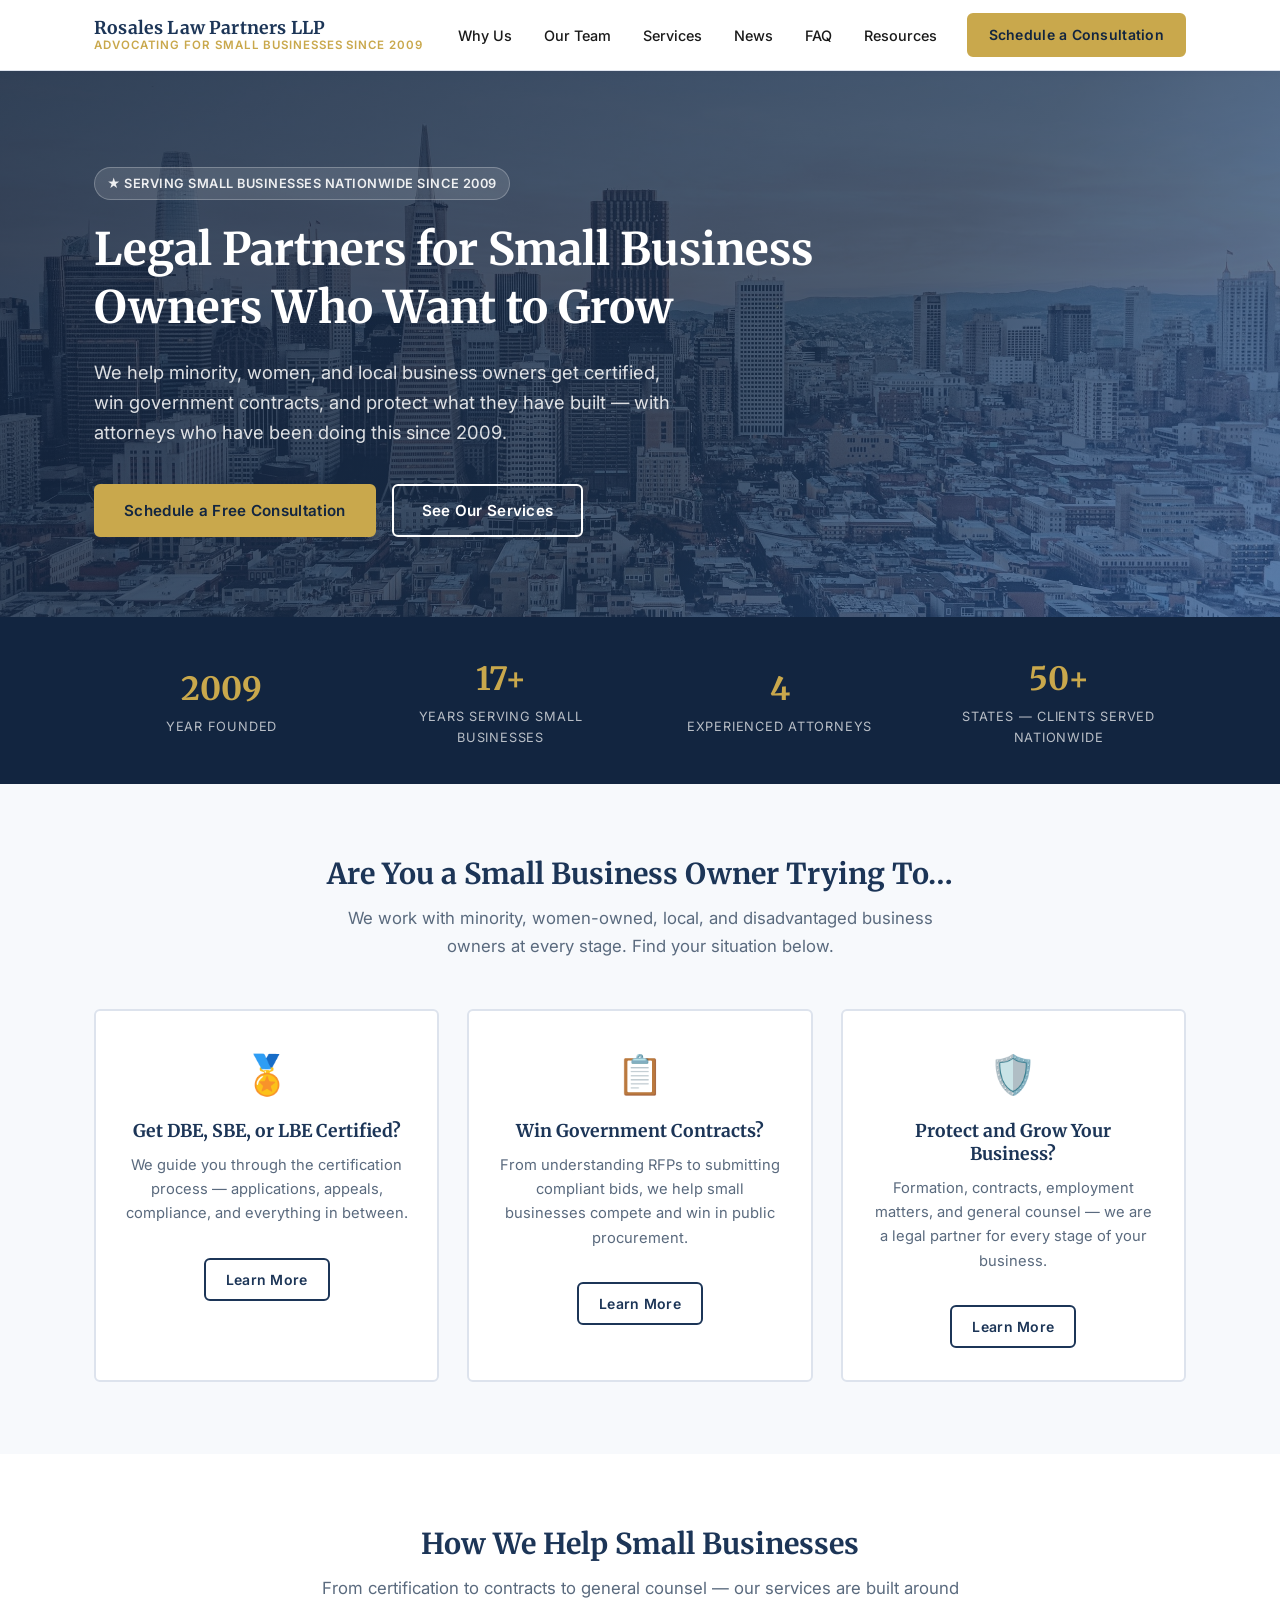
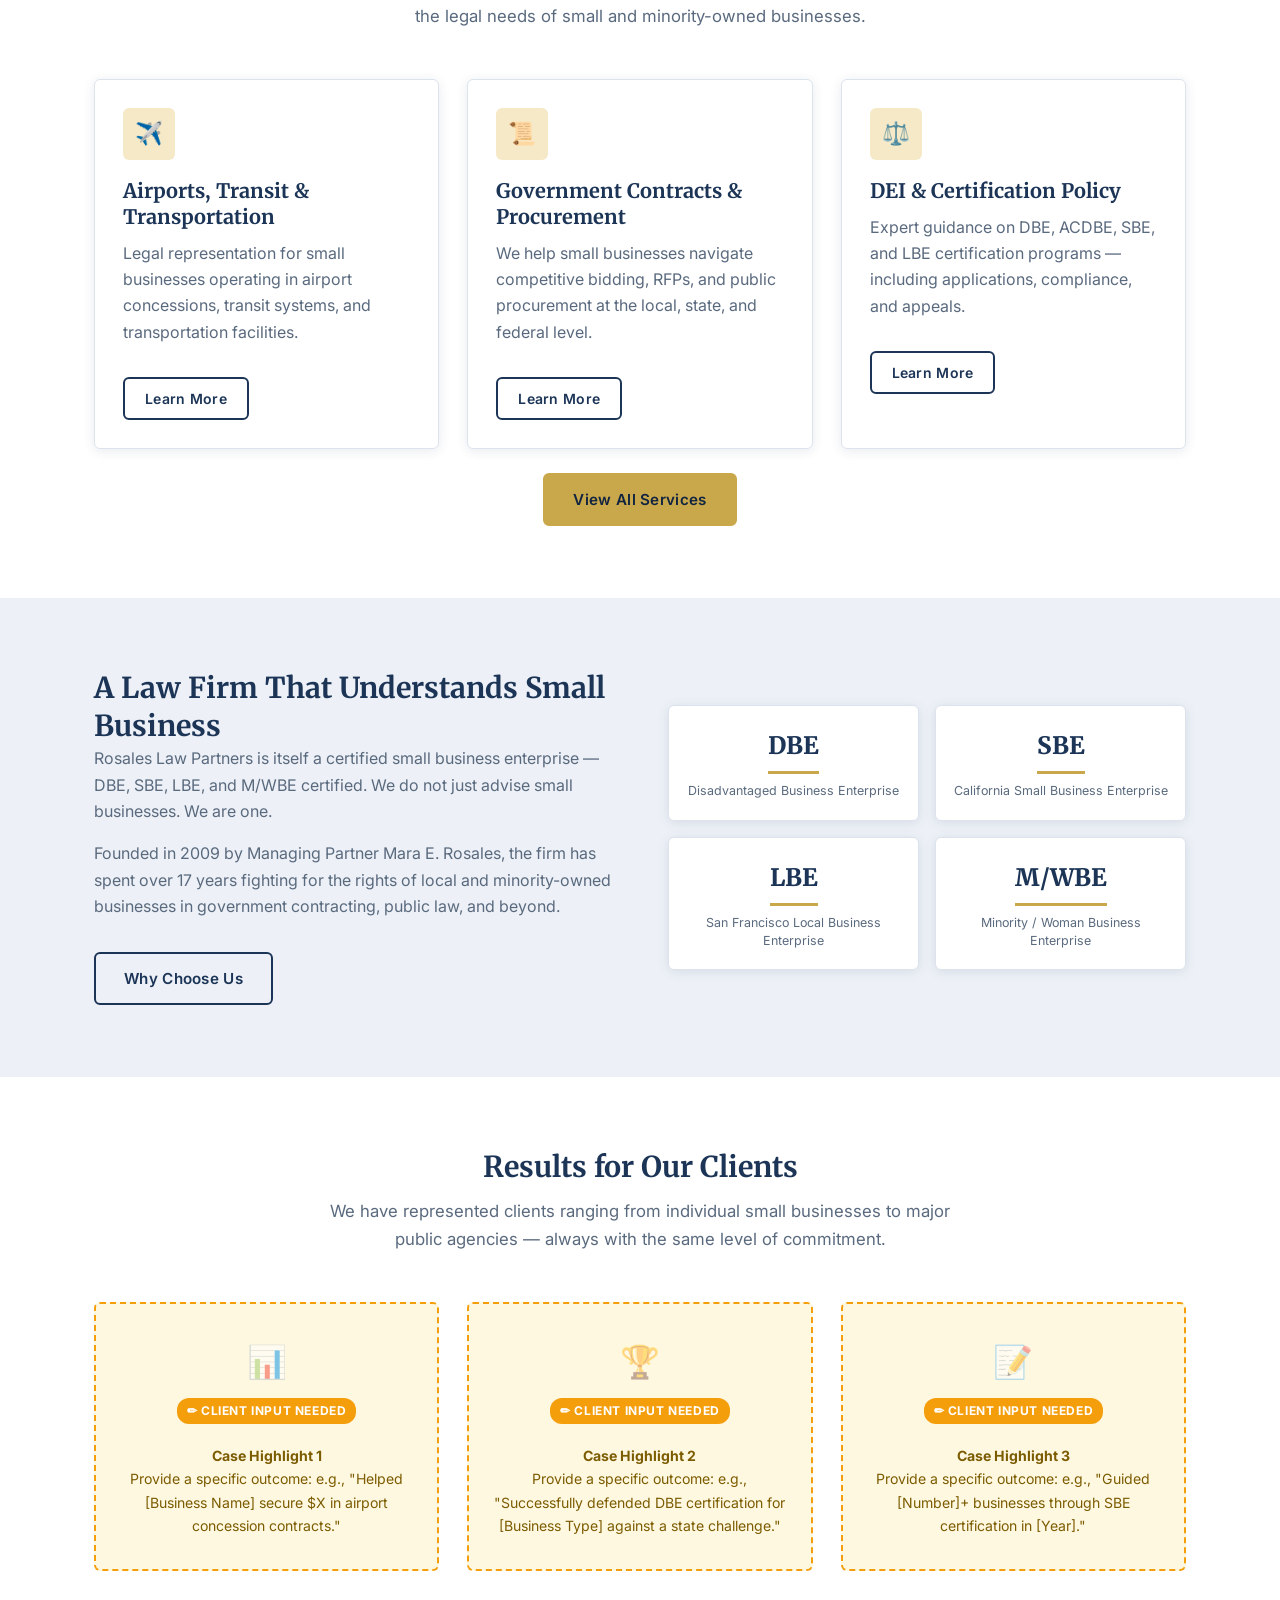
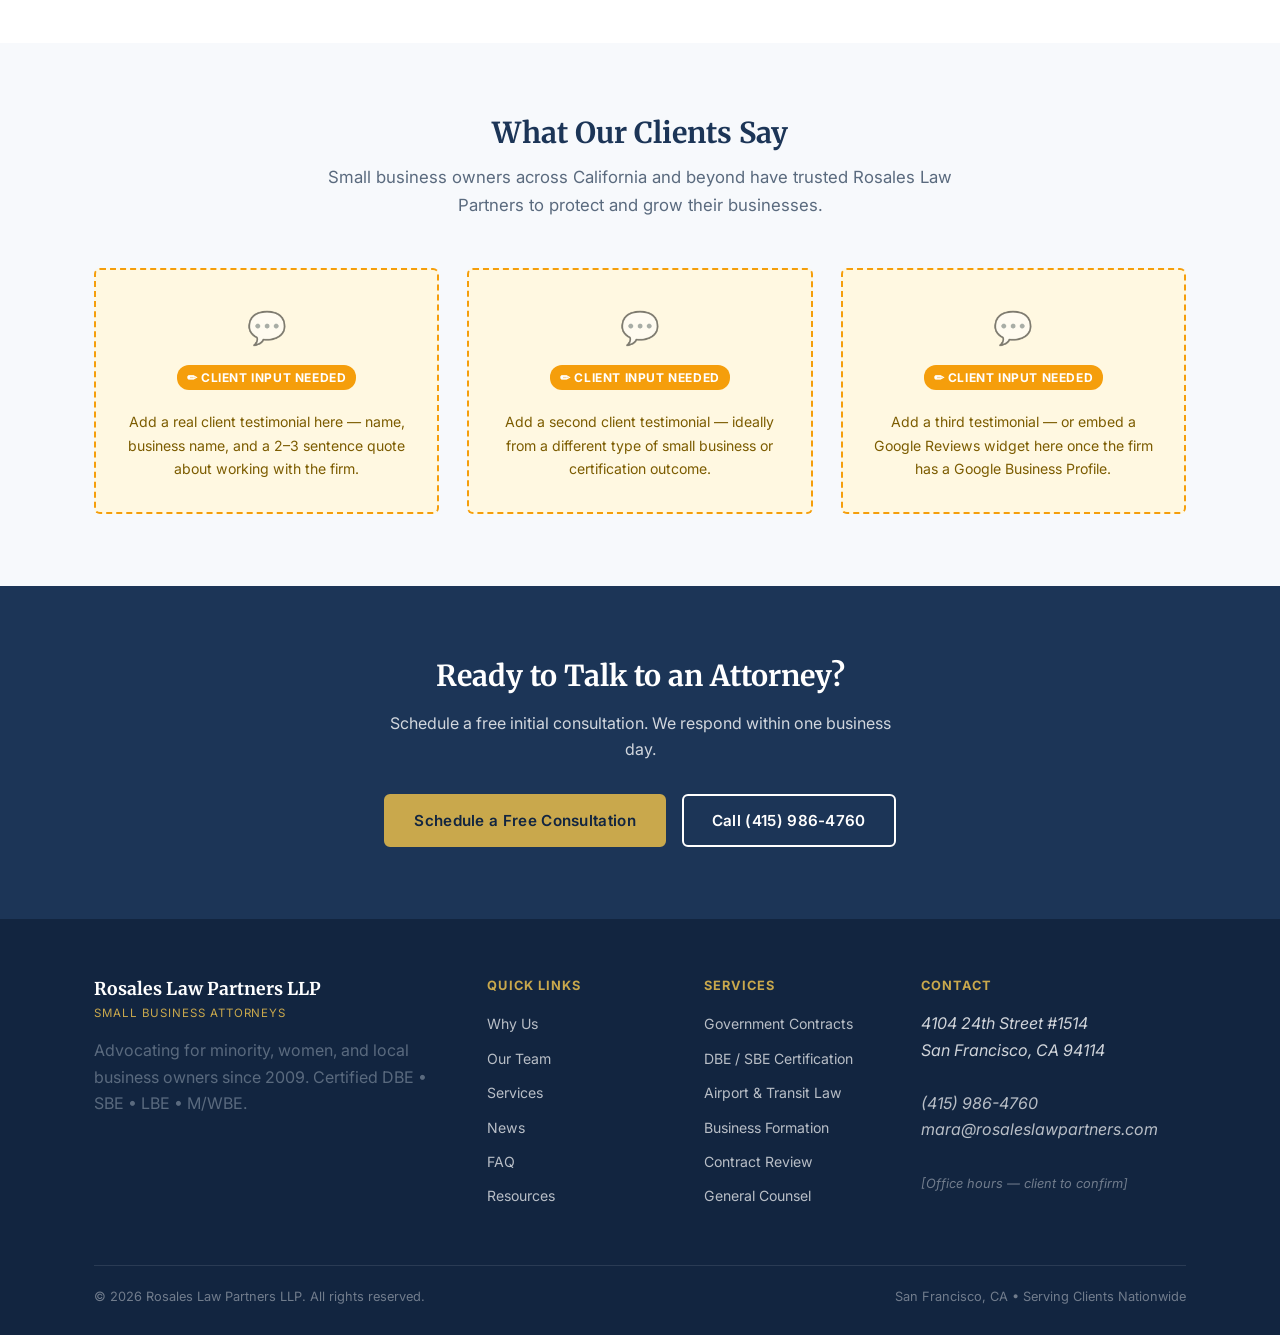
==== index.html @ e08cfe80 "Initial build — Rosales Law Partners website rebuild Full static site with 8 pages, 3 blog articles," ====
<!DOCTYPE html>
<html lang="en">
<head>
  <meta charset="UTF-8">
  <meta name="viewport" content="width=device-width, initial-scale=1.0">
  <title>Rosales Law Partners LLP | Small Business Attorneys | San Francisco</title>
  <meta name="description" content="Rosales Law Partners LLP — San Francisco attorneys helping minority, women, and local small business owners win government contracts, obtain DBE/SBE/LBE certification, and protect their legal rights since 2009.">
  <link rel="preconnect" href="https://fonts.googleapis.com">
  <link href="https://fonts.googleapis.com/css2?family=Inter:wght@400;500;600;700&family=Merriweather:wght@400;700&display=swap" rel="stylesheet">
  <link rel="stylesheet" href="css/styles.css">
</head>
<body>

<!-- HEADER -->
<header>
  <div class="container nav-inner">
    <a href="index.html" class="logo">
      <span class="logo-name">Rosales Law Partners LLP</span>
      <span class="logo-tag">Advocating for Small Businesses Since 2009</span>
    </a>
    <nav>
      <ul id="navMenu">
        <li><a href="whyus.html">Why Us</a></li>
        <li><a href="our-team.html">Our Team</a></li>
        <li><a href="areas-of-practice.html">Services</a></li>
        <li><a href="news.html">News</a></li>
        <li><a href="faq.html">FAQ</a></li>
        <li><a href="resources.html">Resources</a></li>
        <li><a href="contact.html" class="btn btn-primary btn-sm nav-cta">Schedule a Consultation</a></li>
      </ul>
      <div class="hamburger" aria-label="Toggle menu">
        <span></span><span></span><span></span>
      </div>
    </nav>
  </div>
</header>

<!-- HERO -->
<section class="hero">
  <div class="container hero-inner">
    <div class="hero-badge">&#9733; Serving Small Businesses Nationwide Since 2009</div>
    <h1>Legal Partners for Small Business Owners Who Want to Grow</h1>
    <p class="hero-sub">We help minority, women, and local business owners get certified, win government contracts, and protect what they have built — with attorneys who have been doing this since 2009.</p>
    <div class="hero-btns">
      <a href="contact.html" class="btn btn-primary">Schedule a Free Consultation</a>
      <a href="areas-of-practice.html" class="btn btn-outline">See Our Services</a>
    </div>
  </div>
</section>

<!-- STATS STRIP -->
<div class="stats-strip">
  <div class="container">
    <div class="grid-4">
      <div class="stat-item">
        <div class="stat-number">2009</div>
        <div class="stat-label">Year Founded</div>
      </div>
      <div class="stat-item">
        <div class="stat-number">17+</div>
        <div class="stat-label">Years Serving Small Businesses</div>
      </div>
      <div class="stat-item">
        <div class="stat-number">4</div>
        <div class="stat-label">Experienced Attorneys</div>
      </div>
      <div class="stat-item">
        <div class="stat-number">50+</div>
        <div class="stat-label">States — Clients Served Nationwide</div>
      </div>
    </div>
  </div>
</div>

<!-- FOR SMALL BUSINESS OWNERS -->
<section class="section section-light">
  <div class="container">
    <h2 class="section-title">Are You a Small Business Owner Trying To&hellip;</h2>
    <p class="section-sub">We work with minority, women-owned, local, and disadvantaged business owners at every stage. Find your situation below.</p>
    <div class="grid-3">
      <div class="audience-box">
        <div class="audience-icon">🏅</div>
        <h3>Get DBE, SBE, or LBE Certified?</h3>
        <p>We guide you through the certification process — applications, appeals, compliance, and everything in between.</p>
        <a href="areas-of-practice.html#dei" class="btn btn-outline-navy btn-sm mt-16">Learn More</a>
      </div>
      <div class="audience-box">
        <div class="audience-icon">📋</div>
        <h3>Win Government Contracts?</h3>
        <p>From understanding RFPs to submitting compliant bids, we help small businesses compete and win in public procurement.</p>
        <a href="areas-of-practice.html#procurement" class="btn btn-outline-navy btn-sm mt-16">Learn More</a>
      </div>
      <div class="audience-box">
        <div class="audience-icon">🛡️</div>
        <h3>Protect and Grow Your Business?</h3>
        <p>Formation, contracts, employment matters, and general counsel — we are a legal partner for every stage of your business.</p>
        <a href="areas-of-practice.html#general" class="btn btn-outline-navy btn-sm mt-16">Learn More</a>
      </div>
    </div>
  </div>
</section>

<!-- PRACTICE AREAS PREVIEW -->
<section class="section">
  <div class="container">
    <h2 class="section-title">How We Help Small Businesses</h2>
    <p class="section-sub">From certification to contracts to general counsel — our services are built around the legal needs of small and minority-owned businesses.</p>
    <div class="grid-3">
      <div class="card">
        <div class="card-icon">✈️</div>
        <h3>Airports, Transit &amp; Transportation</h3>
        <p>Legal representation for small businesses operating in airport concessions, transit systems, and transportation facilities.</p>
        <a href="areas-of-practice.html" class="btn btn-outline-navy btn-sm mt-16">Learn More</a>
      </div>
      <div class="card">
        <div class="card-icon">📜</div>
        <h3>Government Contracts &amp; Procurement</h3>
        <p>We help small businesses navigate competitive bidding, RFPs, and public procurement at the local, state, and federal level.</p>
        <a href="areas-of-practice.html" class="btn btn-outline-navy btn-sm mt-16">Learn More</a>
      </div>
      <div class="card">
        <div class="card-icon">⚖️</div>
        <h3>DEI &amp; Certification Policy</h3>
        <p>Expert guidance on DBE, ACDBE, SBE, and LBE certification programs — including applications, compliance, and appeals.</p>
        <a href="areas-of-practice.html" class="btn btn-outline-navy btn-sm mt-16">Learn More</a>
      </div>
    </div>
    <div class="text-center mt-24">
      <a href="areas-of-practice.html" class="btn btn-primary">View All Services</a>
    </div>
  </div>
</section>

<!-- WHY US SNAPSHOT -->
<section class="section section-mid">
  <div class="container">
    <div class="grid-2" style="align-items:center; gap:56px;">
      <div>
        <h2>A Law Firm That Understands Small Business</h2>
        <p>Rosales Law Partners is itself a certified small business enterprise — DBE, SBE, LBE, and M/WBE certified. We do not just advise small businesses. We are one.</p>
        <p>Founded in 2009 by Managing Partner Mara E. Rosales, the firm has spent over 17 years fighting for the rights of local and minority-owned businesses in government contracting, public law, and beyond.</p>
        <a href="whyus.html" class="btn btn-outline-navy mt-16">Why Choose Us</a>
      </div>
      <div class="grid-2" style="gap:16px;">
        <div class="cert-badge"><div class="cert-abbr">DBE</div><div class="cert-name">Disadvantaged Business Enterprise</div></div>
        <div class="cert-badge"><div class="cert-abbr">SBE</div><div class="cert-name">California Small Business Enterprise</div></div>
        <div class="cert-badge"><div class="cert-abbr">LBE</div><div class="cert-name">San Francisco Local Business Enterprise</div></div>
        <div class="cert-badge"><div class="cert-abbr">M/WBE</div><div class="cert-name">Minority / Woman Business Enterprise</div></div>
      </div>
    </div>
  </div>
</section>

<!-- CASE HIGHLIGHTS -->
<section class="section">
  <div class="container">
    <h2 class="section-title">Results for Our Clients</h2>
    <p class="section-sub">We have represented clients ranging from individual small businesses to major public agencies — always with the same level of commitment.</p>
    <div class="grid-3">
      <!-- PLACEHOLDER -->
      <div class="placeholder-card">
        <div class="ph-icon">📊</div>
        <div class="placeholder-label">✏ Client Input Needed</div>
        <p><strong>Case Highlight 1</strong><br>Provide a specific outcome: e.g., "Helped [Business Name] secure $X in airport concession contracts."</p>
      </div>
      <div class="placeholder-card">
        <div class="ph-icon">🏆</div>
        <div class="placeholder-label">✏ Client Input Needed</div>
        <p><strong>Case Highlight 2</strong><br>Provide a specific outcome: e.g., "Successfully defended DBE certification for [Business Type] against a state challenge."</p>
      </div>
      <div class="placeholder-card">
        <div class="ph-icon">📝</div>
        <div class="placeholder-label">✏ Client Input Needed</div>
        <p><strong>Case Highlight 3</strong><br>Provide a specific outcome: e.g., "Guided [Number]+ businesses through SBE certification in [Year]."</p>
      </div>
    </div>
  </div>
</section>

<!-- TESTIMONIALS -->
<section class="section section-light">
  <div class="container">
    <h2 class="section-title">What Our Clients Say</h2>
    <p class="section-sub">Small business owners across California and beyond have trusted Rosales Law Partners to protect and grow their businesses.</p>
    <div class="grid-3">
      <!-- PLACEHOLDER -->
      <div class="placeholder-card">
        <div class="ph-icon">💬</div>
        <div class="placeholder-label">✏ Client Input Needed</div>
        <p>Add a real client testimonial here — name, business name, and a 2–3 sentence quote about working with the firm.</p>
      </div>
      <div class="placeholder-card">
        <div class="ph-icon">💬</div>
        <div class="placeholder-label">✏ Client Input Needed</div>
        <p>Add a second client testimonial — ideally from a different type of small business or certification outcome.</p>
      </div>
      <div class="placeholder-card">
        <div class="ph-icon">💬</div>
        <div class="placeholder-label">✏ Client Input Needed</div>
        <p>Add a third testimonial — or embed a Google Reviews widget here once the firm has a Google Business Profile.</p>
      </div>
    </div>
  </div>
</section>

<!-- FINAL CTA -->
<section class="section section-navy">
  <div class="container text-center">
    <h2 style="color:#fff;">Ready to Talk to an Attorney?</h2>
    <p style="color:rgba(255,255,255,.8); max-width:520px; margin:14px auto 32px;">Schedule a free initial consultation. We respond within one business day.</p>
    <a href="contact.html" class="btn btn-primary">Schedule a Free Consultation</a>
    &nbsp;&nbsp;
    <a href="tel:4159864760" class="btn btn-outline">Call (415) 986-4760</a>
  </div>
</section>

<!-- FOOTER -->
<footer>
  <div class="container">
    <div class="footer-grid">
      <div>
        <div class="footer-logo-name">Rosales Law Partners LLP</div>
        <div class="footer-logo-tag">Small Business Attorneys</div>
        <p>Advocating for minority, women, and local business owners since 2009. Certified DBE &bull; SBE &bull; LBE &bull; M/WBE.</p>
      </div>
      <div>
        <div class="footer-heading">Quick Links</div>
        <ul class="footer-links">
          <li><a href="whyus.html">Why Us</a></li>
          <li><a href="our-team.html">Our Team</a></li>
          <li><a href="areas-of-practice.html">Services</a></li>
          <li><a href="news.html">News</a></li>
          <li><a href="faq.html">FAQ</a></li>
          <li><a href="resources.html">Resources</a></li>
        </ul>
      </div>
      <div>
        <div class="footer-heading">Services</div>
        <ul class="footer-links">
          <li><a href="areas-of-practice.html">Government Contracts</a></li>
          <li><a href="areas-of-practice.html">DBE / SBE Certification</a></li>
          <li><a href="areas-of-practice.html">Airport &amp; Transit Law</a></li>
          <li><a href="areas-of-practice.html">Business Formation</a></li>
          <li><a href="areas-of-practice.html">Contract Review</a></li>
          <li><a href="areas-of-practice.html">General Counsel</a></li>
        </ul>
      </div>
      <div>
        <div class="footer-heading">Contact</div>
        <address>
          4104 24th Street #1514<br>
          San Francisco, CA 94114<br><br>
          <a href="tel:4159864760" style="color:rgba(255,255,255,.7)">(415) 986-4760</a><br>
          <a href="mailto:mara@rosaleslawpartners.com" style="color:rgba(255,255,255,.7)">mara@rosaleslawpartners.com</a><br><br>
          <!-- PLACEHOLDER: Add office hours once confirmed by client -->
          <span style="color:rgba(255,255,255,.4); font-size:.8rem;">[Office hours — client to confirm]</span>
        </address>
      </div>
    </div>
    <div class="footer-bottom">
      <span>&copy; 2026 Rosales Law Partners LLP. All rights reserved.</span>
      <span>San Francisco, CA &bull; Serving Clients Nationwide</span>
    </div>
  </div>
</footer>

<script src="js/main.js"></script>
</body>
</html>
---- css/styles.css ----
/* ============================================================
   Rosales Law Partners — Shared Stylesheet
   ============================================================ */

/* --- Variables -------------------------------------------- */
:root {
  --navy:        #1c3557;
  --navy-dark:   #122540;
  --navy-light:  #2e5fa3;
  --gold:        #c9a84c;
  --gold-light:  #f5e9c8;
  --white:       #ffffff;
  --light-bg:    #f7f9fc;
  --mid-bg:      #edf1f7;
  --text:        #1a1a1a;
  --text-light:  #5a6a7e;
  --border:      #dde3ed;
  --green:       #2e7d32;
  --green-bg:    #e8f5e9;
  --ph-bg:       #fff8e1;
  --ph-border:   #f59e0b;
  --ph-text:     #7c5c00;
  --radius:      6px;
  --shadow:      0 2px 12px rgba(28,53,87,.10);
  --shadow-md:   0 4px 24px rgba(28,53,87,.14);
  --transition:  0.2s ease;
}

/* --- Reset ------------------------------------------------- */
*, *::before, *::after { box-sizing: border-box; margin: 0; padding: 0; }
html { scroll-behavior: smooth; }
body {
  font-family: 'Inter', 'Segoe UI', Arial, sans-serif;
  font-size: 16px;
  line-height: 1.65;
  color: var(--text);
  background: var(--white);
}
img { max-width: 100%; display: block; }
a { color: var(--navy-light); text-decoration: none; }
a:hover { color: var(--gold); }
ul { list-style: none; }

/* --- Typography ------------------------------------------- */
h1, h2, h3, h4, h5 {
  font-family: 'Merriweather', Georgia, serif;
  color: var(--navy);
  line-height: 1.3;
}
h1 { font-size: 2.4rem; }
h2 { font-size: 1.8rem; }
h3 { font-size: 1.25rem; }
h4 { font-size: 1rem; }
p  { margin-bottom: 1rem; color: var(--text-light); }
p:last-child { margin-bottom: 0; }

/* --- Layout ----------------------------------------------- */
.container { max-width: 1140px; margin: 0 auto; padding: 0 24px; }
.section { padding: 72px 0; }
.section-sm { padding: 48px 0; }
.section-light { background: var(--light-bg); }
.section-mid { background: var(--mid-bg); }
.section-navy { background: var(--navy); }
.section-navy h2, .section-navy h3, .section-navy p { color: rgba(255,255,255,.9); }
.section-title { text-align: center; margin-bottom: 12px; }
.section-sub {
  text-align: center;
  max-width: 640px;
  margin: 0 auto 48px;
  font-size: 1.05rem;
}
.grid-2 { display: grid; grid-template-columns: 1fr 1fr; gap: 28px; }
.grid-3 { display: grid; grid-template-columns: repeat(3, 1fr); gap: 28px; }
.grid-4 { display: grid; grid-template-columns: repeat(4, 1fr); gap: 24px; }
.flex-center { display: flex; align-items: center; justify-content: center; }
.flex-between { display: flex; align-items: center; justify-content: space-between; }
.text-center { text-align: center; }

/* --- Buttons ---------------------------------------------- */
.btn {
  display: inline-block;
  padding: 12px 28px;
  border-radius: var(--radius);
  font-size: .95rem;
  font-weight: 600;
  cursor: pointer;
  transition: var(--transition);
  border: 2px solid transparent;
  letter-spacing: .02em;
}
.btn-primary {
  background: var(--gold);
  color: var(--navy-dark);
  border-color: var(--gold);
}
.btn-primary:hover {
  background: #b8932f;
  border-color: #b8932f;
  color: var(--white);
}
.btn-outline {
  background: transparent;
  color: var(--white);
  border-color: var(--white);
}
.btn-outline:hover {
  background: var(--white);
  color: var(--navy);
}
.btn-outline-navy {
  background: transparent;
  color: var(--navy);
  border-color: var(--navy);
}
.btn-outline-navy:hover {
  background: var(--navy);
  color: var(--white);
}
.btn-sm { padding: 8px 20px; font-size: .875rem; }

/* --- Header / Nav ----------------------------------------- */
header {
  position: sticky;
  top: 0;
  z-index: 100;
  background: var(--white);
  border-bottom: 1px solid var(--border);
  box-shadow: 0 2px 8px rgba(28,53,87,.07);
}
.nav-inner {
  display: flex;
  align-items: center;
  justify-content: space-between;
  height: 70px;
}
.logo {
  display: flex;
  flex-direction: column;
  line-height: 1.2;
}
.logo-name {
  font-family: 'Merriweather', Georgia, serif;
  font-size: 1.1rem;
  font-weight: 700;
  color: var(--navy);
  letter-spacing: .01em;
}
.logo-tag {
  font-size: .72rem;
  color: var(--gold);
  letter-spacing: .08em;
  text-transform: uppercase;
  font-weight: 600;
}
nav ul {
  display: flex;
  gap: 4px;
  align-items: center;
}
nav ul a {
  padding: 8px 14px;
  border-radius: var(--radius);
  font-size: .9rem;
  font-weight: 500;
  color: var(--text);
  transition: var(--transition);
}
nav ul a:hover, nav ul a.active {
  color: var(--navy);
  background: var(--light-bg);
}
.nav-cta { margin-left: 12px; }
.hamburger {
  display: none;
  flex-direction: column;
  gap: 5px;
  cursor: pointer;
  padding: 6px;
}
.hamburger span {
  display: block;
  width: 24px;
  height: 2px;
  background: var(--navy);
  border-radius: 2px;
  transition: var(--transition);
}

/* --- Hero ------------------------------------------------- */
.hero {
  background: linear-gradient(135deg, rgba(18,36,64,.82) 0%, rgba(28,53,87,.75) 60%, rgba(46,95,163,.65) 100%),
              url('../images/hero-sf.jpg') center center / cover no-repeat;
  padding: 96px 0 80px;
  color: var(--white);
  position: relative;
  overflow: hidden;
}
.hero::before {
  content: '';
  position: absolute;
  inset: 0;
}
.hero-inner { position: relative; z-index: 1; }
.hero h1 { color: var(--white); font-size: 2.8rem; margin-bottom: 20px; max-width: 760px; }
.hero-sub { font-size: 1.15rem; max-width: 580px; color: rgba(255,255,255,.85); margin-bottom: 36px; }
.hero-btns { display: flex; gap: 16px; flex-wrap: wrap; }
.hero-badge {
  display: inline-flex;
  align-items: center;
  gap: 6px;
  background: rgba(255,255,255,.12);
  border: 1px solid rgba(255,255,255,.25);
  color: rgba(255,255,255,.9);
  padding: 5px 12px;
  border-radius: 20px;
  font-size: .8rem;
  font-weight: 600;
  margin-bottom: 20px;
  letter-spacing: .04em;
  text-transform: uppercase;
}

/* --- Stats Strip ------------------------------------------ */
.stats-strip {
  background: var(--navy-dark);
  padding: 28px 0;
}
.stats-strip .grid-4 { align-items: center; }
.stat-item { text-align: center; padding: 8px; }
.stat-number { font-size: 2rem; font-weight: 700; color: var(--gold); font-family: 'Merriweather', Georgia, serif; }
.stat-label { font-size: .8rem; color: rgba(255,255,255,.7); text-transform: uppercase; letter-spacing: .06em; }

/* --- Cards ------------------------------------------------ */
.card {
  background: var(--white);
  border: 1px solid var(--border);
  border-radius: var(--radius);
  padding: 28px;
  transition: var(--transition);
  box-shadow: var(--shadow);
}
.card:hover { box-shadow: var(--shadow-md); transform: translateY(-2px); }
.card-icon {
  width: 52px;
  height: 52px;
  background: var(--gold-light);
  border-radius: var(--radius);
  display: flex;
  align-items: center;
  justify-content: center;
  margin-bottom: 18px;
  font-size: 1.4rem;
}
.card h3 { margin-bottom: 10px; }

/* --- Audience Boxes (Homepage) ---------------------------- */
.audience-box {
  background: var(--white);
  border: 2px solid var(--border);
  border-radius: var(--radius);
  padding: 32px 28px;
  text-align: center;
  transition: var(--transition);
  cursor: default;
}
.audience-box:hover { border-color: var(--gold); box-shadow: var(--shadow-md); }
.audience-icon { font-size: 2.4rem; margin-bottom: 14px; }
.audience-box h3 { margin-bottom: 10px; font-size: 1.1rem; }
.audience-box p { font-size: .92rem; }

/* --- Certifications --------------------------------------- */
.cert-badge {
  display: flex;
  flex-direction: column;
  align-items: center;
  background: var(--white);
  border: 1px solid var(--border);
  border-radius: var(--radius);
  padding: 20px 16px;
  text-align: center;
  box-shadow: var(--shadow);
}
.cert-abbr {
  font-size: 1.5rem;
  font-weight: 800;
  color: var(--navy);
  font-family: 'Merriweather', Georgia, serif;
  border-bottom: 3px solid var(--gold);
  padding-bottom: 6px;
  margin-bottom: 8px;
}
.cert-name { font-size: .78rem; color: var(--text-light); line-height: 1.4; }

/* --- Team Card -------------------------------------------- */
.team-card {
  background: var(--white);
  border: 1px solid var(--border);
  border-radius: var(--radius);
  overflow: hidden;
  box-shadow: var(--shadow);
  transition: var(--transition);
}
.team-card:hover { box-shadow: var(--shadow-md); }
.team-photo {
  height: 220px;
  background: linear-gradient(135deg, var(--navy) 0%, var(--navy-light) 100%);
  display: flex;
  align-items: center;
  justify-content: center;
  font-size: 3rem;
  color: rgba(255,255,255,.6);
  font-weight: 700;
  font-family: 'Merriweather', Georgia, serif;
  position: relative;
}
.team-photo-note {
  position: absolute;
  bottom: 8px;
  left: 0; right: 0;
  text-align: center;
  font-size: .72rem;
  color: rgba(255,255,255,.5);
}
.team-body { padding: 24px; }
.team-name { font-size: 1.15rem; margin-bottom: 4px; }
.team-title { font-size: .85rem; color: var(--gold); font-weight: 600; text-transform: uppercase; letter-spacing: .05em; margin-bottom: 14px; }
.team-body p { font-size: .92rem; margin-bottom: 12px; }
.team-meta { font-size: .85rem; color: var(--text-light); }
.team-meta span { display: block; margin-bottom: 4px; }
.team-email { font-size: .85rem; color: var(--navy-light); margin-top: 12px; display: block; }

/* --- Testimonials ----------------------------------------- */
.testimonial-card {
  background: var(--white);
  border: 1px solid var(--border);
  border-radius: var(--radius);
  padding: 28px;
  box-shadow: var(--shadow);
  position: relative;
}
.testimonial-card::before {
  content: '\201C';
  font-size: 5rem;
  color: var(--gold-light);
  font-family: Georgia, serif;
  position: absolute;
  top: -10px;
  left: 18px;
  line-height: 1;
}
.testimonial-text { font-style: italic; color: var(--text); margin-bottom: 18px; margin-top: 24px; }
.testimonial-author { font-weight: 700; color: var(--navy); font-size: .9rem; }
.testimonial-biz { font-size: .82rem; color: var(--text-light); }

/* --- Practice Area Card ----------------------------------- */
.practice-card {
  background: var(--white);
  border: 1px solid var(--border);
  border-radius: var(--radius);
  padding: 28px;
  box-shadow: var(--shadow);
  transition: var(--transition);
  display: flex;
  flex-direction: column;
}
.practice-card:hover { border-color: var(--gold); box-shadow: var(--shadow-md); }
.practice-card h3 { margin-bottom: 12px; font-size: 1.1rem; }
.practice-card p { flex: 1; font-size: .92rem; }
.practice-card .btn { margin-top: 20px; align-self: flex-start; }
.practice-new-tag {
  display: inline-block;
  background: var(--green-bg);
  color: var(--green);
  font-size: .72rem;
  font-weight: 700;
  padding: 2px 8px;
  border-radius: 12px;
  margin-bottom: 10px;
  text-transform: uppercase;
  letter-spacing: .04em;
}

/* --- News / Blog ------------------------------------------ */
.news-card {
  background: var(--white);
  border: 1px solid var(--border);
  border-radius: var(--radius);
  overflow: hidden;
  box-shadow: var(--shadow);
  transition: var(--transition);
  display: flex;
  flex-direction: column;
}
.news-card:hover { box-shadow: var(--shadow-md); transform: translateY(-2px); }
.news-img {
  height: 180px;
  background: linear-gradient(135deg, var(--navy) 0%, var(--navy-light) 100%);
  display: flex;
  align-items: center;
  justify-content: center;
  font-size: 2.5rem;
}
.news-body { padding: 22px; flex: 1; display: flex; flex-direction: column; }
.news-date { font-size: .78rem; color: var(--text-light); margin-bottom: 8px; }
.news-card h3 { font-size: 1.05rem; margin-bottom: 10px; color: var(--navy); }
.news-card p { font-size: .9rem; flex: 1; }
.news-card .btn { margin-top: 16px; align-self: flex-start; }
.news-tag {
  display: inline-block;
  background: var(--gold-light);
  color: var(--navy);
  font-size: .72rem;
  font-weight: 700;
  padding: 2px 8px;
  border-radius: 12px;
  margin-bottom: 8px;
  text-transform: uppercase;
}

/* --- Article Page ----------------------------------------- */
.article-hero {
  background: linear-gradient(135deg, var(--navy-dark), var(--navy));
  padding: 60px 0 48px;
  color: var(--white);
}
.article-hero h1 { color: var(--white); font-size: 2rem; max-width: 760px; }
.article-meta { font-size: .85rem; color: rgba(255,255,255,.7); margin-top: 12px; }
.article-body { max-width: 760px; margin: 0 auto; padding: 56px 24px; }
.article-body h2 { font-size: 1.4rem; margin: 36px 0 14px; }
.article-body h3 { font-size: 1.1rem; margin: 24px 0 10px; }
.article-body p { color: var(--text); margin-bottom: 1.2rem; }
.article-body ul { list-style: disc; padding-left: 24px; margin-bottom: 1.2rem; }
.article-body ul li { color: var(--text-light); margin-bottom: 8px; }
.article-cta-box {
  background: var(--light-bg);
  border: 1px solid var(--border);
  border-radius: var(--radius);
  padding: 28px;
  margin: 40px 0;
  text-align: center;
}
.article-cta-box h3 { margin-bottom: 10px; }

/* --- FAQ -------------------------------------------------- */
.faq-item {
  border-bottom: 1px solid var(--border);
  padding: 20px 0;
}
.faq-item:last-child { border-bottom: none; }
.faq-question {
  font-family: 'Merriweather', Georgia, serif;
  font-size: 1rem;
  color: var(--navy);
  cursor: pointer;
  display: flex;
  justify-content: space-between;
  align-items: flex-start;
  gap: 16px;
  font-weight: 700;
}
.faq-question::after {
  content: '+';
  font-size: 1.4rem;
  font-weight: 400;
  color: var(--gold);
  flex-shrink: 0;
  transition: var(--transition);
}
.faq-item.open .faq-question::after { content: '−'; }
.faq-answer {
  display: none;
  padding-top: 14px;
}
.faq-item.open .faq-answer { display: block; }
.faq-answer p { color: var(--text); font-size: .95rem; }

/* --- Contact Form ----------------------------------------- */
.contact-form { max-width: 600px; }
.form-group { margin-bottom: 20px; }
.form-group label {
  display: block;
  font-size: .88rem;
  font-weight: 600;
  color: var(--navy);
  margin-bottom: 6px;
}
.form-group input,
.form-group select,
.form-group textarea {
  width: 100%;
  padding: 10px 14px;
  border: 1px solid var(--border);
  border-radius: var(--radius);
  font-size: .95rem;
  font-family: inherit;
  color: var(--text);
  background: var(--white);
  transition: var(--transition);
}
.form-group input:focus,
.form-group select:focus,
.form-group textarea:focus {
  outline: none;
  border-color: var(--navy-light);
  box-shadow: 0 0 0 3px rgba(46,95,163,.12);
}
.form-group textarea { resize: vertical; min-height: 120px; }
.contact-info-item {
  display: flex;
  gap: 14px;
  align-items: flex-start;
  margin-bottom: 24px;
}
.contact-icon {
  width: 42px;
  height: 42px;
  background: var(--gold-light);
  border-radius: var(--radius);
  display: flex;
  align-items: center;
  justify-content: center;
  font-size: 1.1rem;
  flex-shrink: 0;
}
.contact-detail strong { display: block; font-size: .88rem; color: var(--navy); margin-bottom: 2px; }
.contact-detail a { color: var(--text-light); font-size: .95rem; }
.contact-detail a:hover { color: var(--navy); }
.map-placeholder {
  width: 100%;
  height: 280px;
  border: 1px solid var(--border);
  border-radius: var(--radius);
  overflow: hidden;
}
.map-placeholder iframe { width: 100%; height: 100%; border: none; }

/* --- Resources -------------------------------------------- */
.resource-card {
  background: var(--white);
  border: 1px solid var(--border);
  border-radius: var(--radius);
  padding: 22px 24px;
  display: flex;
  gap: 18px;
  align-items: flex-start;
  box-shadow: var(--shadow);
  transition: var(--transition);
}
.resource-card:hover { box-shadow: var(--shadow-md); border-color: var(--navy-light); }
.resource-icon { font-size: 1.8rem; flex-shrink: 0; }
.resource-body h3 { font-size: 1rem; margin-bottom: 6px; }
.resource-body p { font-size: .88rem; margin-bottom: 8px; }
.resource-link { font-size: .85rem; font-weight: 600; color: var(--navy-light); }

/* --- Page Hero (inner pages) ------------------------------ */
.page-hero {
  background: linear-gradient(135deg, var(--navy-dark) 0%, var(--navy) 100%);
  padding: 56px 0 48px;
  color: var(--white);
}
.page-hero h1 { color: var(--white); font-size: 2.2rem; margin-bottom: 10px; }
.page-hero p { color: rgba(255,255,255,.8); max-width: 600px; font-size: 1.05rem; }
.breadcrumb { font-size: .82rem; color: rgba(255,255,255,.6); margin-bottom: 14px; }
.breadcrumb a { color: rgba(255,255,255,.7); }
.breadcrumb a:hover { color: var(--gold); }

/* --- Placeholder Sections --------------------------------- */
.placeholder {
  background: var(--ph-bg);
  border: 2px dashed var(--ph-border);
  border-radius: var(--radius);
  padding: 24px 28px;
  position: relative;
}
.placeholder-label {
  display: inline-flex;
  align-items: center;
  gap: 6px;
  background: var(--ph-border);
  color: var(--white);
  font-size: .75rem;
  font-weight: 700;
  padding: 3px 10px;
  border-radius: 12px;
  text-transform: uppercase;
  letter-spacing: .05em;
  margin-bottom: 10px;
}
.placeholder h4 { color: var(--ph-text); margin-bottom: 6px; font-size: .95rem; }
.placeholder p { color: var(--ph-text); font-size: .88rem; margin: 0; }
.placeholder-card {
  background: var(--ph-bg);
  border: 2px dashed var(--ph-border);
  border-radius: var(--radius);
  padding: 32px 24px;
  text-align: center;
  display: flex;
  flex-direction: column;
  align-items: center;
  gap: 10px;
}
.placeholder-card .ph-icon { font-size: 2rem; opacity: .5; }
.placeholder-card p { color: var(--ph-text); font-size: .88rem; margin: 0; }

/* --- Callout Box ------------------------------------------ */
.callout {
  background: var(--gold-light);
  border-left: 4px solid var(--gold);
  border-radius: 0 var(--radius) var(--radius) 0;
  padding: 18px 22px;
  margin: 24px 0;
}
.callout p { color: var(--navy); font-size: .95rem; margin: 0; }

/* --- Footer ----------------------------------------------- */
footer {
  background: var(--navy-dark);
  color: rgba(255,255,255,.8);
  padding: 56px 0 28px;
}
.footer-grid { display: grid; grid-template-columns: 2fr 1fr 1fr 1.5fr; gap: 40px; margin-bottom: 48px; }
.footer-logo-name { font-family: 'Merriweather', Georgia, serif; font-size: 1.1rem; font-weight: 700; color: var(--white); }
.footer-logo-tag { font-size: .72rem; color: var(--gold); letter-spacing: .08em; text-transform: uppercase; margin-bottom: 14px; }
.footer p, .footer address { font-size: .88rem; line-height: 1.7; font-style: normal; }
.footer-heading { font-size: .8rem; font-weight: 700; text-transform: uppercase; letter-spacing: .08em; color: var(--gold); margin-bottom: 14px; }
.footer-links li { margin-bottom: 8px; }
.footer-links a { font-size: .88rem; color: rgba(255,255,255,.7); transition: var(--transition); }
.footer-links a:hover { color: var(--gold); }
.footer-bottom {
  border-top: 1px solid rgba(255,255,255,.1);
  padding-top: 20px;
  display: flex;
  justify-content: space-between;
  align-items: center;
  font-size: .8rem;
  color: rgba(255,255,255,.4);
}

/* --- Utility ---------------------------------------------- */
.text-gold { color: var(--gold); }
.text-navy { color: var(--navy); }
.text-light { color: var(--text-light); }
.mt-8  { margin-top: 8px; }
.mt-16 { margin-top: 16px; }
.mt-24 { margin-top: 24px; }
.mb-8  { margin-bottom: 8px; }
.mb-16 { margin-bottom: 16px; }
.divider { border: none; border-top: 1px solid var(--border); margin: 32px 0; }

/* --- Responsive ------------------------------------------- */
@media (max-width: 900px) {
  h1 { font-size: 1.9rem; }
  h2 { font-size: 1.5rem; }
  .hero h1 { font-size: 2rem; }
  .grid-3, .grid-4 { grid-template-columns: 1fr 1fr; }
  .footer-grid { grid-template-columns: 1fr 1fr; }
  .hero-btns { flex-direction: column; align-items: flex-start; }
}
@media (max-width: 640px) {
  .container { padding: 0 16px; }
  .section { padding: 48px 0; }
  .grid-2, .grid-3, .grid-4 { grid-template-columns: 1fr; }
  .footer-grid { grid-template-columns: 1fr; gap: 28px; }
  nav ul { display: none; }
  nav ul.open { display: flex; flex-direction: column; position: absolute; top: 70px; left: 0; right: 0; background: var(--white); border-top: 1px solid var(--border); padding: 16px; box-shadow: var(--shadow-md); }
  .hamburger { display: flex; }
  .footer-bottom { flex-direction: column; gap: 8px; text-align: center; }
  .hero h1 { font-size: 1.7rem; }
}
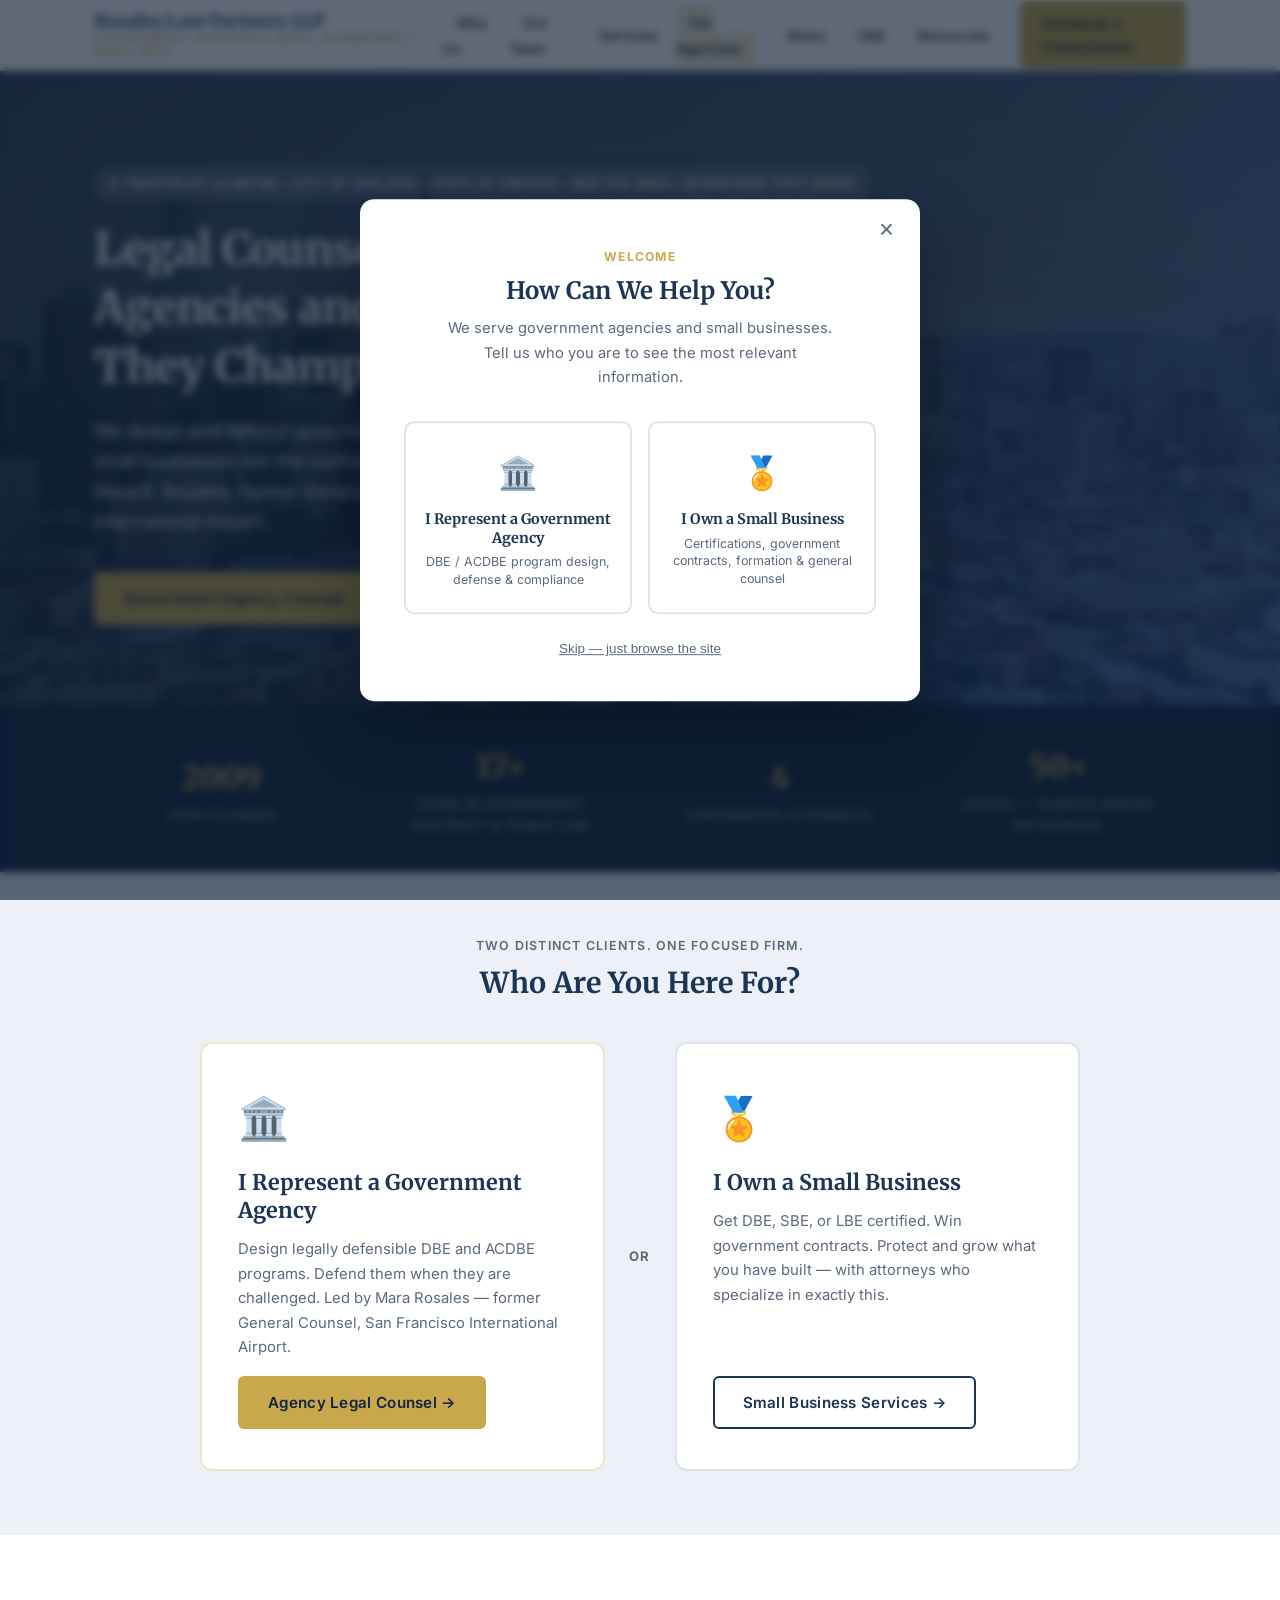
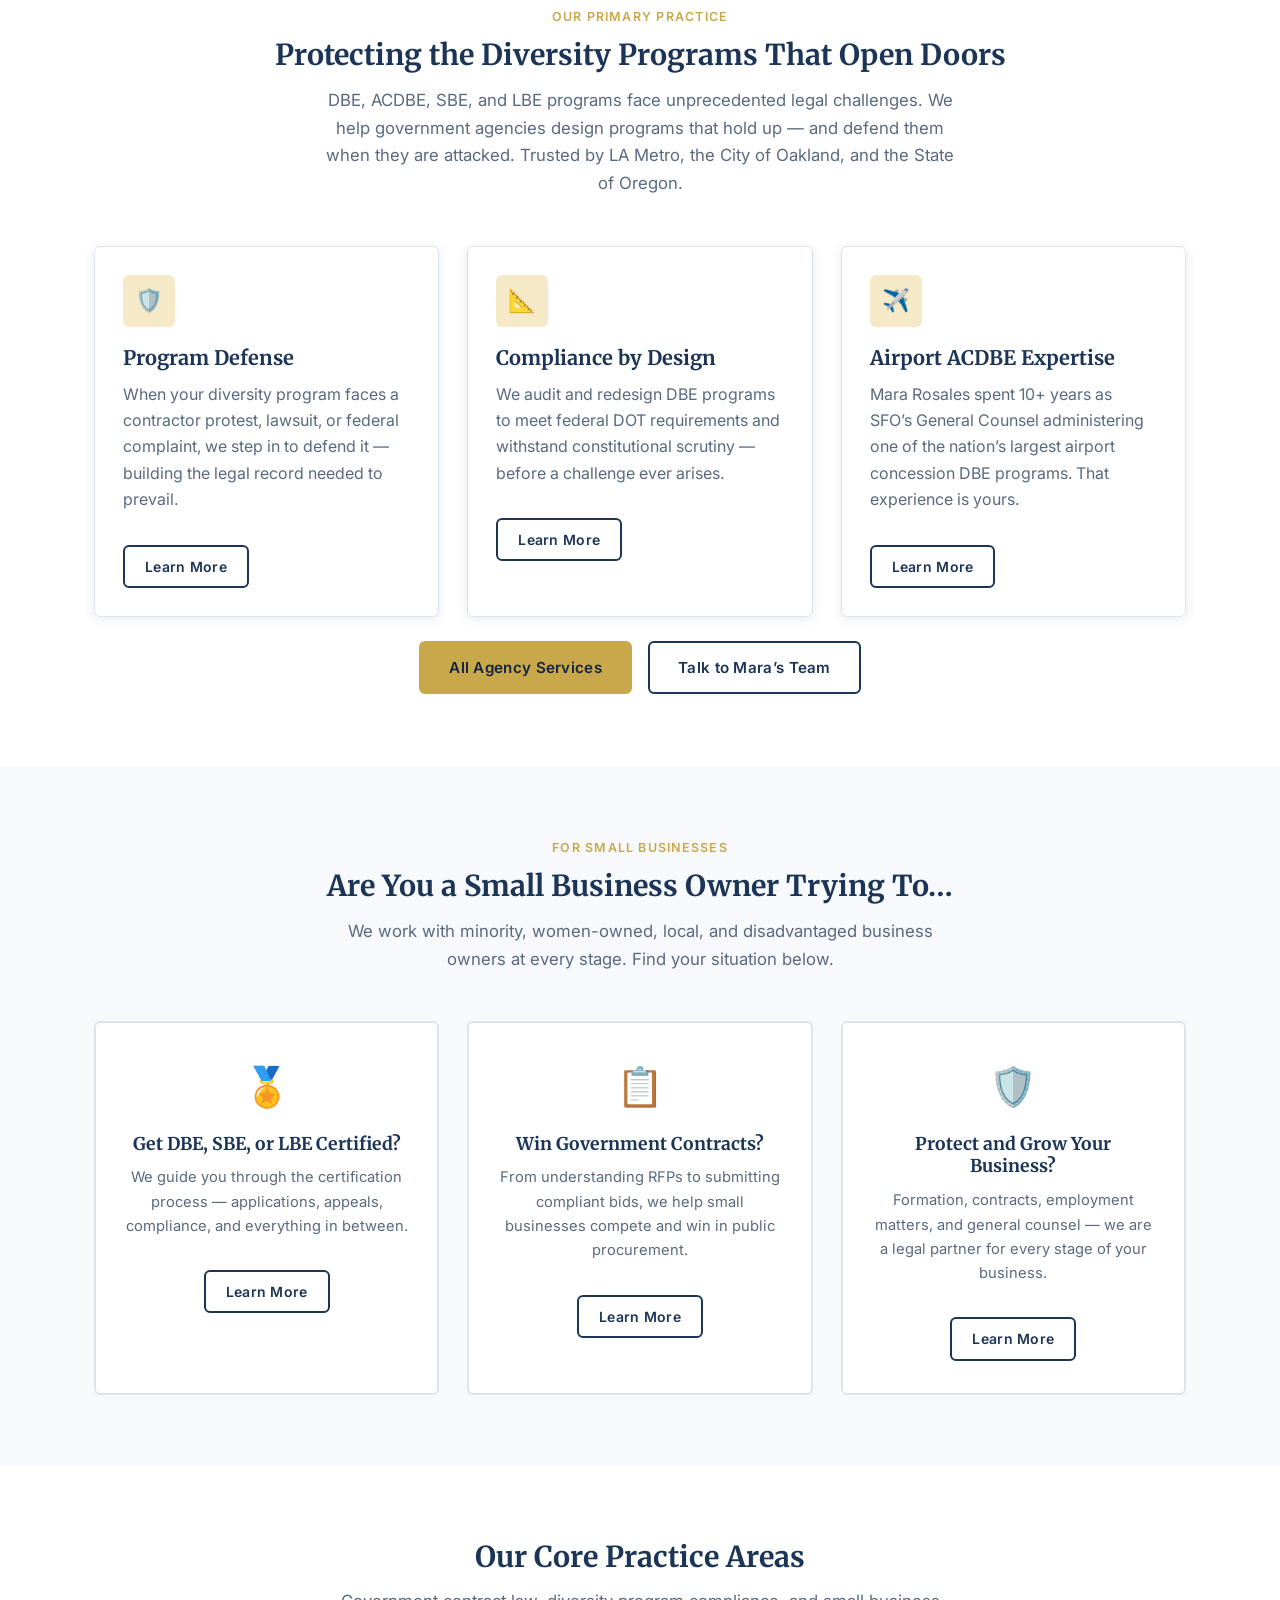
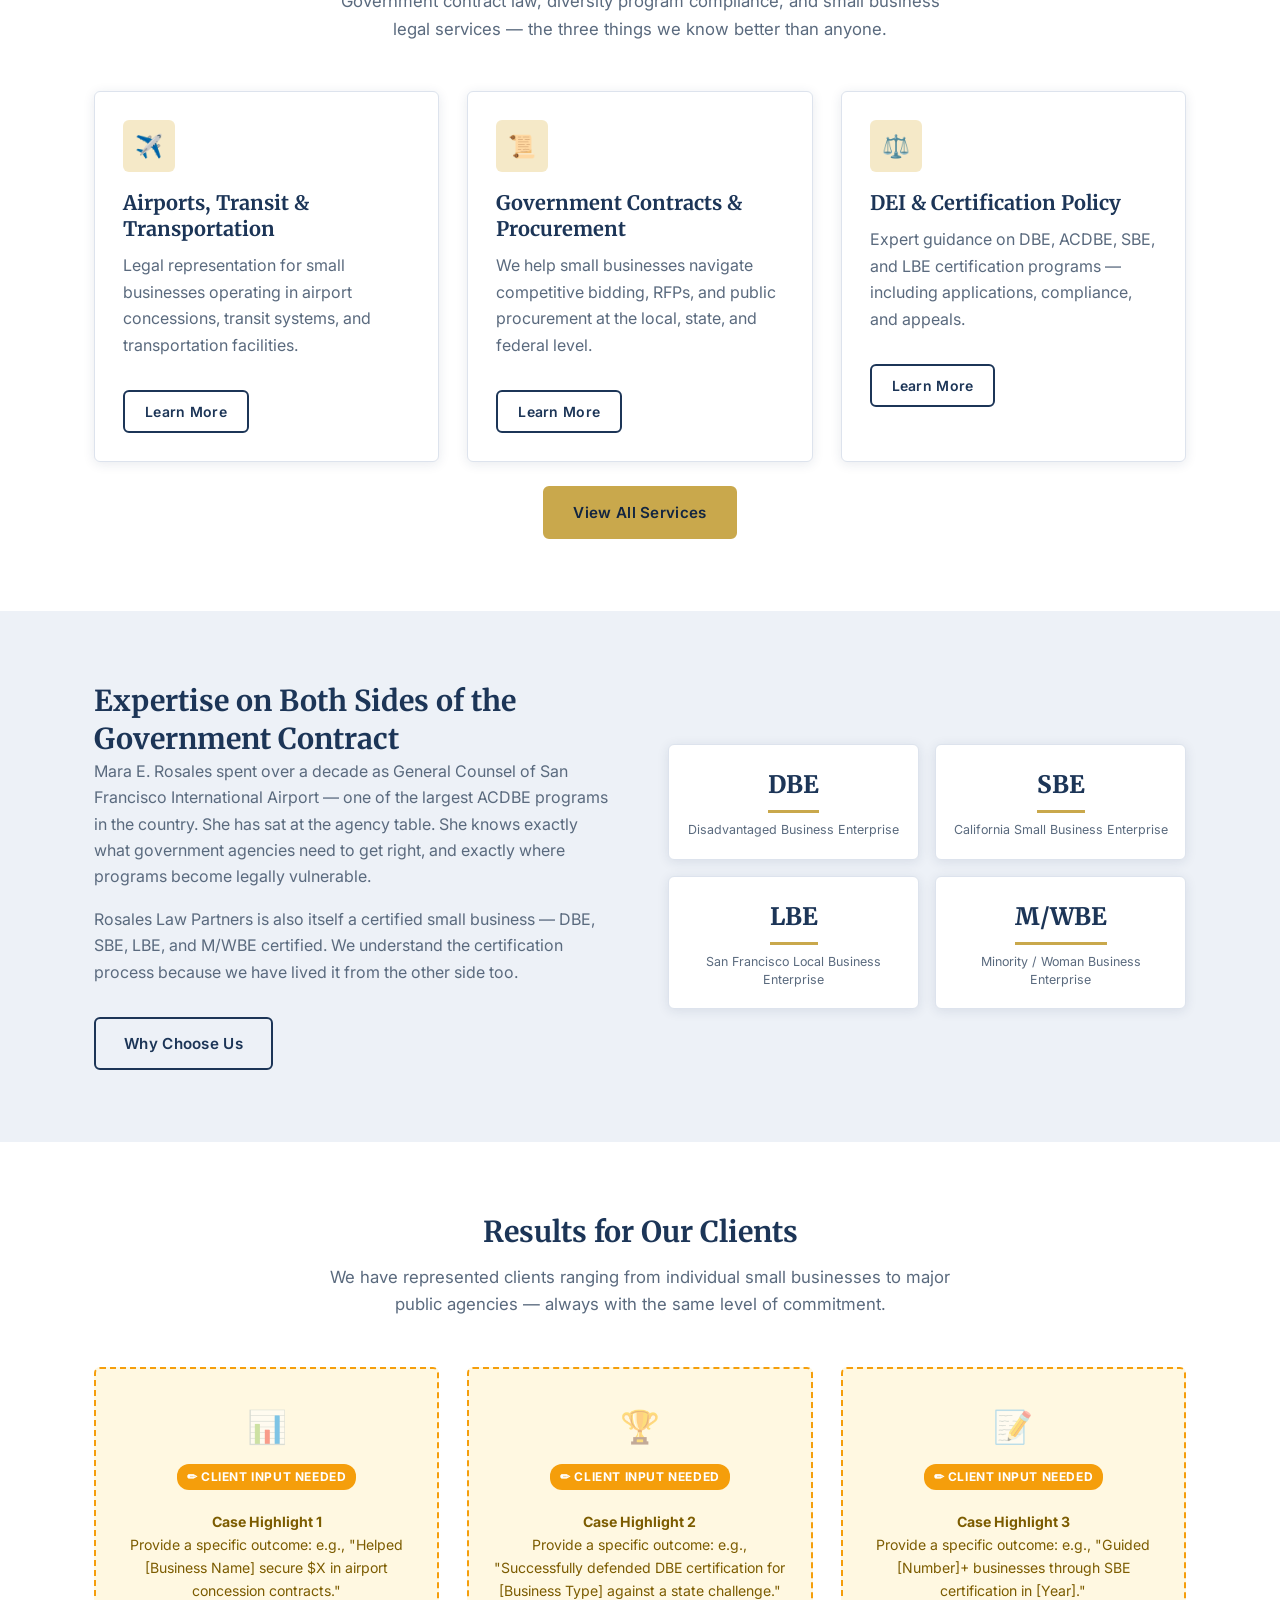
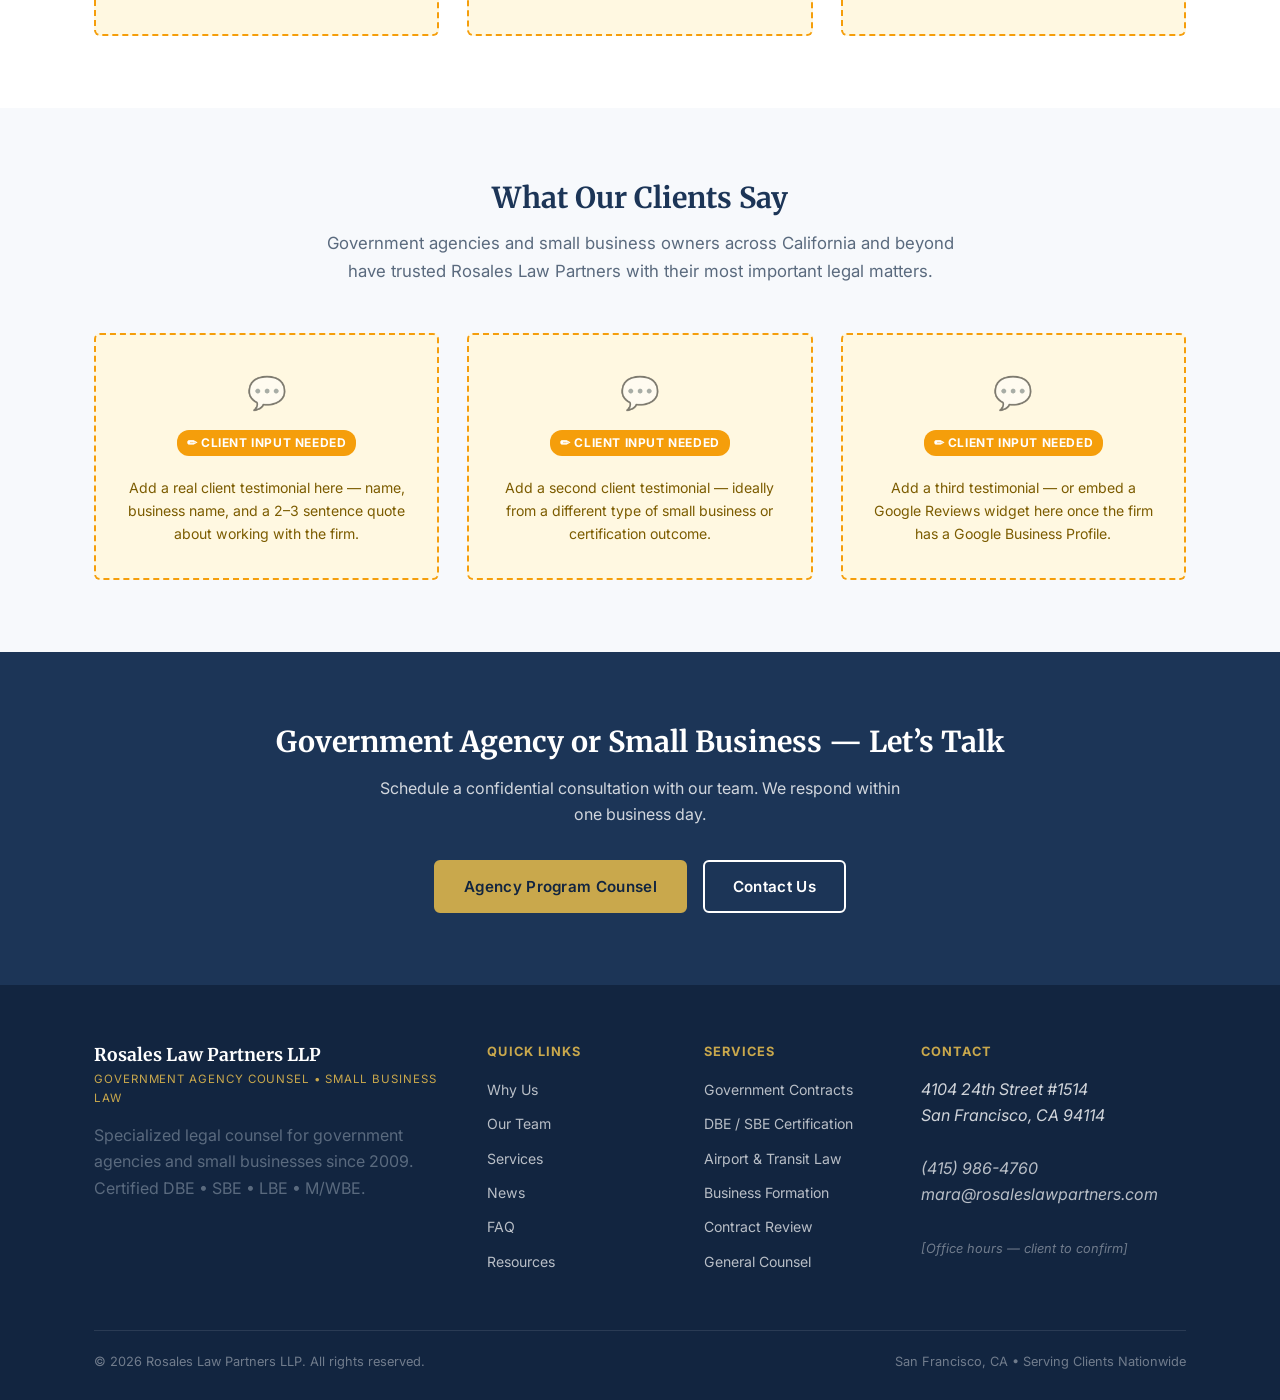
==== commit 541399ac: "Add government agency track — dual-audience messaging and dedicated page - New for-agencies.html: fu" ====
--- a/index.html
+++ b/index.html
@@ -3,8 +3,8 @@
 <head>
   <meta charset="UTF-8">
   <meta name="viewport" content="width=device-width, initial-scale=1.0">
-  <title>Rosales Law Partners LLP | Small Business Attorneys | San Francisco</title>
-  <meta name="description" content="Rosales Law Partners LLP — San Francisco attorneys helping minority, women, and local small business owners win government contracts, obtain DBE/SBE/LBE certification, and protect their legal rights since 2009.">
+  <title>Rosales Law Partners LLP | Government Agency Counsel &amp; Small Business Law | San Francisco</title>
+  <meta name="description" content="Rosales Law Partners LLP — San Francisco attorneys specializing in government diversity program design and defense, DBE/ACDBE compliance, and small business legal services. Trusted by LA Metro, City of Oakland, and State of Oregon. Led by former SFO General Counsel Mara E. Rosales.">
   <link rel="preconnect" href="https://fonts.googleapis.com">
   <link href="https://fonts.googleapis.com/css2?family=Inter:wght@400;500;600;700&family=Merriweather:wght@400;700&display=swap" rel="stylesheet">
   <link rel="stylesheet" href="css/styles.css">
@@ -16,13 +16,14 @@
   <div class="container nav-inner">
     <a href="index.html" class="logo">
       <span class="logo-name">Rosales Law Partners LLP</span>
-      <span class="logo-tag">Advocating for Small Businesses Since 2009</span>
+      <span class="logo-tag">Government Agencies &amp; Small Businesses &mdash; Since 2009</span>
     </a>
     <nav>
       <ul id="navMenu">
         <li><a href="whyus.html">Why Us</a></li>
         <li><a href="our-team.html">Our Team</a></li>
         <li><a href="areas-of-practice.html">Services</a></li>
+        <li><a href="for-agencies.html" class="nav-agencies-link">For Agencies</a></li>
         <li><a href="news.html">News</a></li>
         <li><a href="faq.html">FAQ</a></li>
         <li><a href="resources.html">Resources</a></li>
@@ -38,12 +39,12 @@
 <!-- HERO -->
 <section class="hero">
   <div class="container hero-inner">
-    <div class="hero-badge">&#9733; Serving Small Businesses Nationwide Since 2009</div>
-    <h1>Legal Partners for Small Business Owners Who Want to Grow</h1>
-    <p class="hero-sub">We help minority, women, and local business owners get certified, win government contracts, and protect what they have built — with attorneys who have been doing this since 2009.</p>
+    <div class="hero-badge">&#9733; Trusted by LA Metro &bull; City of Oakland &bull; State of Oregon &bull; And the Small Businesses They Serve</div>
+    <h1>Legal Counsel for Government Agencies and the Small Businesses They Champion</h1>
+    <p class="hero-sub">We design and defend government diversity programs — and help small businesses win the contracts those programs create. Led by Mara E. Rosales, former General Counsel of San Francisco International Airport.</p>
     <div class="hero-btns">
-      <a href="contact.html" class="btn btn-primary">Schedule a Free Consultation</a>
-      <a href="areas-of-practice.html" class="btn btn-outline">See Our Services</a>
+      <a href="for-agencies.html" class="btn btn-primary">Government Agency Counsel</a>
+      <a href="areas-of-practice.html" class="btn btn-outline">Small Business Services</a>
     </div>
   </div>
 </section>
@@ -58,7 +59,7 @@
       </div>
       <div class="stat-item">
         <div class="stat-number">17+</div>
-        <div class="stat-label">Years Serving Small Businesses</div>
+        <div class="stat-label">Years in Government Contract &amp; Public Law</div>
       </div>
       <div class="stat-item">
         <div class="stat-number">4</div>
@@ -72,9 +73,67 @@
   </div>
 </div>
 
-<!-- FOR SMALL BUSINESS OWNERS -->
+<!-- WHO DO WE SERVE — DUAL AUDIENCE SPLIT -->
+<section class="section-audience-split">
+  <div class="container">
+    <p class="audience-split-eyebrow">Two Distinct Clients. One Focused Firm.</p>
+    <h2 class="audience-split-headline">Who Are You Here For?</h2>
+    <div class="audience-split-grid">
+      <a href="for-agencies.html" class="audience-track audience-track-agency">
+        <div class="audience-track-icon">🏛️</div>
+        <h2>I Represent a Government Agency</h2>
+        <p>Design legally defensible DBE and ACDBE programs. Defend them when they are challenged. Led by Mara Rosales &mdash; former General Counsel, San Francisco International Airport.</p>
+        <span class="btn btn-primary mt-16">Agency Legal Counsel &rarr;</span>
+      </a>
+      <div class="audience-split-or">or</div>
+      <a href="areas-of-practice.html" class="audience-track audience-track-biz">
+        <div class="audience-track-icon">🏅</div>
+        <h2>I Own a Small Business</h2>
+        <p>Get DBE, SBE, or LBE certified. Win government contracts. Protect and grow what you have built &mdash; with attorneys who specialize in exactly this.</p>
+        <span class="btn btn-outline-navy mt-16">Small Business Services &rarr;</span>
+      </a>
+    </div>
+  </div>
+</section>
+
+<!-- FOR GOVERNMENT AGENCIES — PRIMARY TRACK -->
+<section class="section" id="for-agencies-home">
+  <div class="container">
+    <span class="eyebrow-text" style="display:block; text-align:center;">Our Primary Practice</span>
+    <h2 class="section-title">Protecting the Diversity Programs That Open Doors</h2>
+    <p class="section-sub">DBE, ACDBE, SBE, and LBE programs face unprecedented legal challenges. We help government agencies design programs that hold up — and defend them when they are attacked. Trusted by LA Metro, the City of Oakland, and the State of Oregon.</p>
+    <div class="grid-3">
+      <div class="card">
+        <div class="card-icon">🛡️</div>
+        <h3>Program Defense</h3>
+        <p>When your diversity program faces a contractor protest, lawsuit, or federal complaint, we step in to defend it — building the legal record needed to prevail.</p>
+        <a href="for-agencies.html" class="btn btn-outline-navy btn-sm mt-16">Learn More</a>
+      </div>
+      <div class="card">
+        <div class="card-icon">📐</div>
+        <h3>Compliance by Design</h3>
+        <p>We audit and redesign DBE programs to meet federal DOT requirements and withstand constitutional scrutiny — before a challenge ever arises.</p>
+        <a href="for-agencies.html" class="btn btn-outline-navy btn-sm mt-16">Learn More</a>
+      </div>
+      <div class="card">
+        <div class="card-icon">✈️</div>
+        <h3>Airport ACDBE Expertise</h3>
+        <p>Mara Rosales spent 10+ years as SFO&rsquo;s General Counsel administering one of the nation&rsquo;s largest airport concession DBE programs. That experience is yours.</p>
+        <a href="for-agencies.html" class="btn btn-outline-navy btn-sm mt-16">Learn More</a>
+      </div>
+    </div>
+    <div class="text-center mt-24">
+      <a href="for-agencies.html" class="btn btn-primary">All Agency Services</a>
+      &nbsp;&nbsp;
+      <a href="contact.html" class="btn btn-outline-navy">Talk to Mara&rsquo;s Team</a>
+    </div>
+  </div>
+</section>
+
+<!-- FOR SMALL BUSINESS OWNERS — SECONDARY TRACK -->
 <section class="section section-light">
   <div class="container">
+    <span class="eyebrow-text" style="display:block; text-align:center;">For Small Businesses</span>
     <h2 class="section-title">Are You a Small Business Owner Trying To&hellip;</h2>
     <p class="section-sub">We work with minority, women-owned, local, and disadvantaged business owners at every stage. Find your situation below.</p>
     <div class="grid-3">
@@ -103,8 +162,8 @@
 <!-- PRACTICE AREAS PREVIEW -->
 <section class="section">
   <div class="container">
-    <h2 class="section-title">How We Help Small Businesses</h2>
-    <p class="section-sub">From certification to contracts to general counsel — our services are built around the legal needs of small and minority-owned businesses.</p>
+    <h2 class="section-title">Our Core Practice Areas</h2>
+    <p class="section-sub">Government contract law, diversity program compliance, and small business legal services — the three things we know better than anyone.</p>
     <div class="grid-3">
       <div class="card">
         <div class="card-icon">✈️</div>
@@ -136,9 +195,9 @@
   <div class="container">
     <div class="grid-2" style="align-items:center; gap:56px;">
       <div>
-        <h2>A Law Firm That Understands Small Business</h2>
-        <p>Rosales Law Partners is itself a certified small business enterprise — DBE, SBE, LBE, and M/WBE certified. We do not just advise small businesses. We are one.</p>
-        <p>Founded in 2009 by Managing Partner Mara E. Rosales, the firm has spent over 17 years fighting for the rights of local and minority-owned businesses in government contracting, public law, and beyond.</p>
+        <h2>Expertise on Both Sides of the Government Contract</h2>
+        <p>Mara E. Rosales spent over a decade as General Counsel of San Francisco International Airport — one of the largest ACDBE programs in the country. She has sat at the agency table. She knows exactly what government agencies need to get right, and exactly where programs become legally vulnerable.</p>
+        <p>Rosales Law Partners is also itself a certified small business — DBE, SBE, LBE, and M/WBE certified. We understand the certification process because we have lived it from the other side too.</p>
         <a href="whyus.html" class="btn btn-outline-navy mt-16">Why Choose Us</a>
       </div>
       <div class="grid-2" style="gap:16px;">
@@ -181,7 +240,7 @@
 <section class="section section-light">
   <div class="container">
     <h2 class="section-title">What Our Clients Say</h2>
-    <p class="section-sub">Small business owners across California and beyond have trusted Rosales Law Partners to protect and grow their businesses.</p>
+    <p class="section-sub">Government agencies and small business owners across California and beyond have trusted Rosales Law Partners with their most important legal matters.</p>
     <div class="grid-3">
       <!-- PLACEHOLDER -->
       <div class="placeholder-card">
@@ -206,11 +265,11 @@
 <!-- FINAL CTA -->
 <section class="section section-navy">
   <div class="container text-center">
-    <h2 style="color:#fff;">Ready to Talk to an Attorney?</h2>
-    <p style="color:rgba(255,255,255,.8); max-width:520px; margin:14px auto 32px;">Schedule a free initial consultation. We respond within one business day.</p>
-    <a href="contact.html" class="btn btn-primary">Schedule a Free Consultation</a>
+    <h2 style="color:#fff;">Government Agency or Small Business — Let&rsquo;s Talk</h2>
+    <p style="color:rgba(255,255,255,.8); max-width:540px; margin:14px auto 32px;">Schedule a confidential consultation with our team. We respond within one business day.</p>
+    <a href="for-agencies.html" class="btn btn-primary">Agency Program Counsel</a>
     &nbsp;&nbsp;
-    <a href="tel:4159864760" class="btn btn-outline">Call (415) 986-4760</a>
+    <a href="contact.html" class="btn btn-outline">Contact Us</a>
   </div>
 </section>
 
@@ -220,8 +279,8 @@
     <div class="footer-grid">
       <div>
         <div class="footer-logo-name">Rosales Law Partners LLP</div>
-        <div class="footer-logo-tag">Small Business Attorneys</div>
-        <p>Advocating for minority, women, and local business owners since 2009. Certified DBE &bull; SBE &bull; LBE &bull; M/WBE.</p>
+        <div class="footer-logo-tag">Government Agency Counsel &bull; Small Business Law</div>
+        <p>Specialized legal counsel for government agencies and small businesses since 2009. Certified DBE &bull; SBE &bull; LBE &bull; M/WBE.</p>
       </div>
       <div>
         <div class="footer-heading">Quick Links</div>
@@ -264,6 +323,28 @@
   </div>
 </footer>
 
+<!-- AUDIENCE POPUP -->
+<div id="audienceOverlay" class="audience-overlay"></div>
+<div id="audiencePopup" class="audience-popup" role="dialog" aria-modal="true" aria-label="Who are you?">
+  <button class="popup-close" id="popupClose" aria-label="Close">&times;</button>
+  <p class="popup-eyebrow">Welcome</p>
+  <h2>How Can We Help You?</h2>
+  <p class="popup-sub">We serve government agencies and small businesses. Tell us who you are to see the most relevant information.</p>
+  <div class="popup-choices">
+    <a href="for-agencies.html" class="popup-choice popup-choice-agency">
+      <div class="popup-choice-icon">🏛️</div>
+      <div class="popup-choice-title">I Represent a Government Agency</div>
+      <div class="popup-choice-desc">DBE / ACDBE program design, defense &amp; compliance</div>
+    </a>
+    <a href="areas-of-practice.html" class="popup-choice popup-choice-biz">
+      <div class="popup-choice-icon">🏅</div>
+      <div class="popup-choice-title">I Own a Small Business</div>
+      <div class="popup-choice-desc">Certifications, government contracts, formation &amp; general counsel</div>
+    </a>
+  </div>
+  <button class="popup-skip" id="popupSkip">Skip &mdash; just browse the site</button>
+</div>
+
 <script src="js/main.js"></script>
 </body>
 </html>
--- a/css/styles.css
+++ b/css/styles.css
@@ -647,6 +647,343 @@
 .mb-16 { margin-bottom: 16px; }
 .divider { border: none; border-top: 1px solid var(--border); margin: 32px 0; }
 
+/* ============================================================
+   Government Agencies — New Components
+   ============================================================ */
+
+/* --- Eyebrow Label ---------------------------------------- */
+.eyebrow-text {
+  font-size: .78rem;
+  text-transform: uppercase;
+  letter-spacing: .1em;
+  color: var(--gold);
+  font-weight: 600;
+  margin-bottom: 10px;
+  display: block;
+}
+
+/* --- Gold Outline Button (for dark/agency hero) ----------- */
+.btn-outline-gold {
+  background: transparent;
+  color: var(--white);
+  border-color: rgba(201,168,76,.7);
+}
+.btn-outline-gold:hover {
+  background: var(--gold);
+  color: var(--navy-dark);
+  border-color: var(--gold);
+}
+
+/* --- For Agencies Nav Link -------------------------------- */
+nav ul a.nav-agencies-link {
+  color: var(--navy);
+  background: var(--gold-light);
+  font-weight: 600;
+}
+nav ul a.nav-agencies-link:hover,
+nav ul a.nav-agencies-link.active {
+  background: var(--gold);
+  color: var(--navy-dark);
+}
+
+/* --- Dual Audience Split (Homepage) ----------------------- */
+.section-audience-split {
+  padding: 64px 0;
+  background: var(--mid-bg);
+}
+.audience-split-eyebrow {
+  text-align: center;
+  font-size: .78rem;
+  text-transform: uppercase;
+  letter-spacing: .1em;
+  color: var(--text-light);
+  font-weight: 600;
+  margin-bottom: 8px;
+}
+.audience-split-headline {
+  text-align: center;
+  margin-bottom: 40px;
+  color: var(--navy);
+}
+.audience-split-grid {
+  display: grid;
+  grid-template-columns: 1fr auto 1fr;
+  align-items: stretch;
+  max-width: 880px;
+  margin: 0 auto;
+}
+.audience-track {
+  background: var(--white);
+  border: 2px solid var(--border);
+  border-radius: 12px;
+  padding: 40px 36px;
+  text-decoration: none;
+  transition: border-color .25s, box-shadow .25s, transform .25s;
+  display: flex;
+  flex-direction: column;
+  align-items: flex-start;
+}
+.audience-track:hover {
+  transform: translateY(-4px);
+  box-shadow: var(--shadow-md);
+}
+.audience-track-biz:hover { border-color: var(--navy); }
+.audience-track-agency { border-color: rgba(201,168,76,.3); }
+.audience-track-agency:hover { border-color: var(--gold); box-shadow: 0 8px 32px rgba(201,168,76,.18); }
+.audience-track-icon { font-size: 2.6rem; margin-bottom: 16px; }
+.audience-track h2 { font-size: 1.35rem; margin-bottom: 12px; color: var(--navy); }
+.audience-track p { font-size: .93rem; color: var(--text-light); flex: 1; margin-bottom: 0; }
+.audience-split-or {
+  display: flex;
+  align-items: center;
+  justify-content: center;
+  padding: 0 24px;
+  font-size: .82rem;
+  font-weight: 700;
+  color: var(--text-light);
+  text-transform: uppercase;
+  letter-spacing: .08em;
+}
+
+/* --- Agency Hero ------------------------------------------ */
+.agency-hero {
+  background: linear-gradient(135deg, rgba(10,22,40,.93) 0%, rgba(28,53,87,.87) 60%, rgba(46,95,163,.70) 100%),
+              url('images/cityhall.jpg') center center / cover no-repeat;
+  padding: 100px 0 84px;
+  color: var(--white);
+  position: relative;
+}
+.agency-hero h1 {
+  color: var(--white);
+  font-size: 2.6rem;
+  margin-bottom: 20px;
+  max-width: 820px;
+  line-height: 1.25;
+}
+.agency-hero-badge {
+  display: inline-flex;
+  align-items: center;
+  gap: 6px;
+  background: rgba(201,168,76,.15);
+  border: 1px solid rgba(201,168,76,.4);
+  color: var(--gold);
+  padding: 5px 14px;
+  border-radius: 20px;
+  font-size: .78rem;
+  font-weight: 700;
+  margin-bottom: 20px;
+  letter-spacing: .06em;
+  text-transform: uppercase;
+}
+
+/* --- Agency Challenge Items ------------------------------- */
+.challenge-item {
+  display: flex;
+  gap: 16px;
+  align-items: flex-start;
+  background: var(--white);
+  border: 1px solid var(--border);
+  border-radius: var(--radius);
+  padding: 18px 20px;
+  box-shadow: var(--shadow);
+}
+.challenge-icon { font-size: 1.4rem; flex-shrink: 0; margin-top: 2px; }
+.challenge-item strong { display: block; color: var(--navy); font-size: .93rem; margin-bottom: 4px; font-weight: 600; }
+.challenge-item p { font-size: .87rem; margin: 0; }
+
+/* --- Agency Credential Blockquote ------------------------- */
+.agency-credential-box {
+  background: var(--navy);
+  border-radius: 12px;
+  padding: 40px 36px;
+  display: flex;
+  flex-direction: column;
+  align-items: center;
+  text-align: center;
+  gap: 16px;
+}
+.credential-initial {
+  width: 72px;
+  height: 72px;
+  border-radius: 50%;
+  background: linear-gradient(135deg, var(--navy-light), var(--gold));
+  display: flex;
+  align-items: center;
+  justify-content: center;
+  font-family: 'Merriweather', Georgia, serif;
+  font-size: 1.4rem;
+  font-weight: 700;
+  color: var(--white);
+  flex-shrink: 0;
+}
+.agency-quote {
+  font-style: italic;
+  color: rgba(255,255,255,.85);
+  font-size: .97rem;
+  line-height: 1.75;
+  border: none;
+  margin: 0;
+  padding: 0;
+}
+.credential-name {
+  font-family: 'Merriweather', Georgia, serif;
+  font-weight: 700;
+  color: var(--white);
+  font-size: .95rem;
+  margin-bottom: 0;
+}
+.credential-title {
+  font-size: .76rem;
+  color: var(--gold);
+  text-transform: uppercase;
+  letter-spacing: .05em;
+  font-weight: 600;
+  line-height: 1.5;
+}
+
+/* --- Agency Client Cards ---------------------------------- */
+.agency-client-card {
+  background: var(--white);
+  border: 1px solid var(--border);
+  border-radius: var(--radius);
+  padding: 28px 20px;
+  text-align: center;
+  box-shadow: var(--shadow);
+  transition: var(--transition);
+}
+.agency-client-card:hover { border-color: var(--gold); box-shadow: var(--shadow-md); }
+.agency-client-abbr {
+  display: block;
+  font-size: 1.4rem;
+  font-weight: 800;
+  color: var(--navy);
+  font-family: 'Merriweather', Georgia, serif;
+  border-bottom: 3px solid var(--gold);
+  padding-bottom: 8px;
+  margin-bottom: 10px;
+}
+.agency-client-name {
+  font-size: .88rem;
+  font-weight: 600;
+  color: var(--navy);
+  margin-bottom: 6px;
+  line-height: 1.3;
+}
+.agency-client-type { font-size: .76rem; color: var(--text-light); }
+
+/* --- Audience Popup --------------------------------------- */
+.audience-overlay {
+  position: fixed;
+  inset: 0;
+  background: rgba(10,25,47,.65);
+  backdrop-filter: blur(4px);
+  -webkit-backdrop-filter: blur(4px);
+  z-index: 900;
+  opacity: 0;
+  pointer-events: none;
+  transition: opacity .3s ease;
+}
+.audience-overlay.visible { opacity: 1; pointer-events: all; }
+.audience-popup {
+  position: fixed;
+  top: 50%;
+  left: 50%;
+  transform: translate(-50%, -50%) scale(.93);
+  background: var(--white);
+  border-radius: 14px;
+  box-shadow: 0 24px 64px rgba(0,0,0,.28);
+  padding: 48px 44px 40px;
+  max-width: 560px;
+  width: calc(100% - 40px);
+  z-index: 901;
+  opacity: 0;
+  pointer-events: none;
+  transition: opacity .3s ease, transform .3s ease;
+  text-align: center;
+}
+.audience-popup.visible {
+  opacity: 1;
+  pointer-events: all;
+  transform: translate(-50%, -50%) scale(1);
+}
+.popup-close {
+  position: absolute;
+  top: 14px;
+  right: 18px;
+  background: none;
+  border: none;
+  font-size: 1.6rem;
+  cursor: pointer;
+  color: var(--text-light);
+  padding: 4px 8px;
+  line-height: 1;
+  transition: var(--transition);
+}
+.popup-close:hover { color: var(--text); }
+.popup-eyebrow {
+  font-size: .76rem;
+  text-transform: uppercase;
+  letter-spacing: .1em;
+  color: var(--gold);
+  font-weight: 700;
+  margin-bottom: 8px;
+}
+.audience-popup h2 { font-size: 1.5rem; margin-bottom: 10px; }
+.popup-sub {
+  font-size: .92rem;
+  color: var(--text-light);
+  max-width: 400px;
+  margin: 0 auto 32px;
+}
+.popup-choices {
+  display: grid;
+  grid-template-columns: 1fr 1fr;
+  gap: 16px;
+  margin-bottom: 20px;
+}
+.popup-choice {
+  border: 2px solid var(--border);
+  border-radius: 10px;
+  padding: 24px 18px;
+  text-decoration: none;
+  transition: border-color .2s, box-shadow .2s, transform .2s;
+  display: flex;
+  flex-direction: column;
+  align-items: center;
+  cursor: pointer;
+  background: var(--white);
+}
+.popup-choice:hover {
+  border-color: var(--navy);
+  box-shadow: 0 4px 18px rgba(28,53,87,.14);
+  transform: translateY(-2px);
+}
+.popup-choice-agency:hover {
+  border-color: var(--gold);
+  box-shadow: 0 4px 18px rgba(201,168,76,.22);
+}
+.popup-choice-icon { font-size: 2rem; margin-bottom: 10px; }
+.popup-choice-title {
+  font-family: 'Merriweather', Georgia, serif;
+  font-weight: 700;
+  font-size: .9rem;
+  color: var(--navy);
+  margin-bottom: 6px;
+  line-height: 1.3;
+}
+.popup-choice-desc { font-size: .78rem; color: var(--text-light); line-height: 1.4; }
+.popup-skip {
+  background: none;
+  border: none;
+  color: var(--text-light);
+  font-size: .84rem;
+  cursor: pointer;
+  text-decoration: underline;
+  padding: 4px;
+  transition: var(--transition);
+}
+.popup-skip:hover { color: var(--text); }
+
 /* --- Responsive ------------------------------------------- */
 @media (max-width: 900px) {
   h1 { font-size: 1.9rem; }
@@ -655,6 +992,11 @@
   .grid-3, .grid-4 { grid-template-columns: 1fr 1fr; }
   .footer-grid { grid-template-columns: 1fr 1fr; }
   .hero-btns { flex-direction: column; align-items: flex-start; }
+  .audience-split-grid { grid-template-columns: 1fr; }
+  .audience-split-or { padding: 16px 0; }
+  .audience-track { align-items: flex-start; }
+  .agency-hero h1 { font-size: 2rem; }
+  .popup-choices { grid-template-columns: 1fr 1fr; }
 }
 @media (max-width: 640px) {
   .container { padding: 0 16px; }
@@ -666,4 +1008,11 @@
   .hamburger { display: flex; }
   .footer-bottom { flex-direction: column; gap: 8px; text-align: center; }
   .hero h1 { font-size: 1.7rem; }
-}
+  .agency-hero { padding: 72px 0 60px; }
+  .agency-hero h1 { font-size: 1.6rem; }
+  .agency-credential-box { padding: 28px 20px; }
+  .audience-track { padding: 28px 24px; }
+  .section-audience-split { padding: 48px 0; }
+  .audience-popup { padding: 40px 24px 32px; }
+  .popup-choices { grid-template-columns: 1fr; }
+}
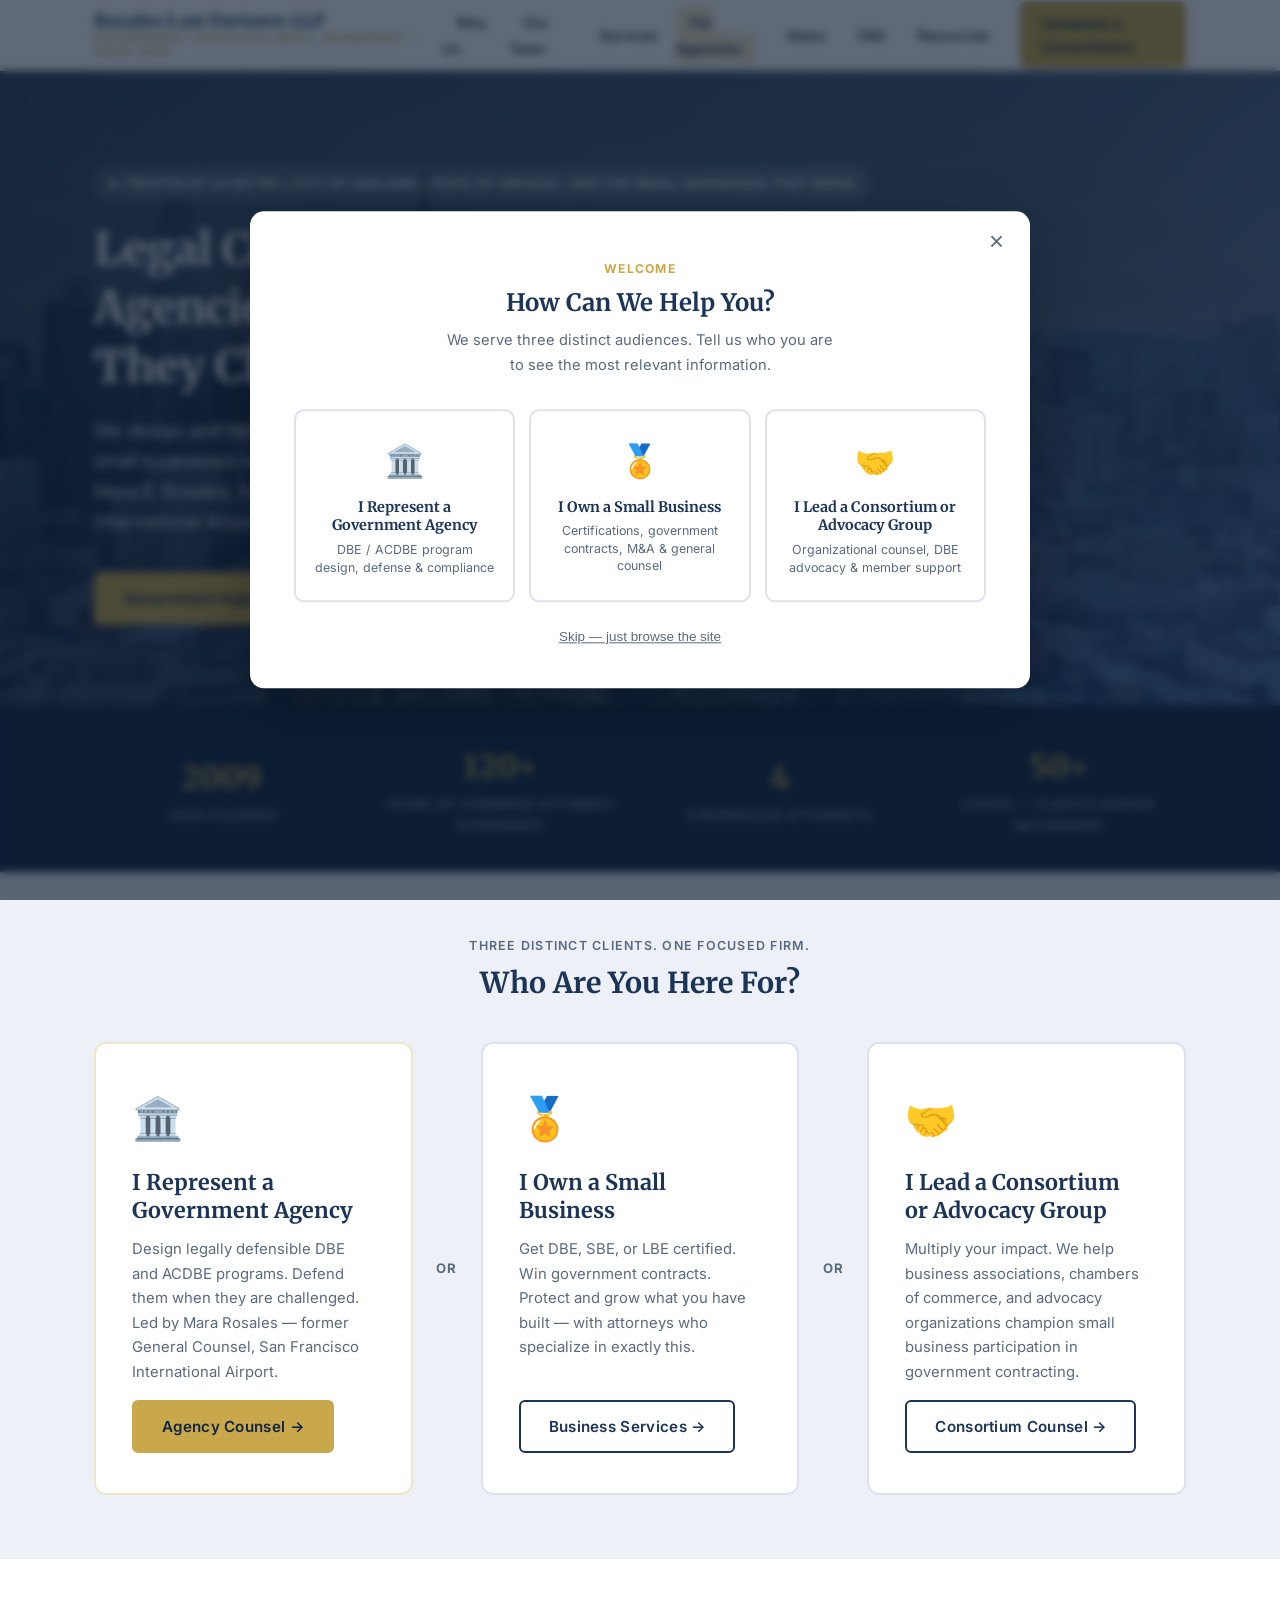
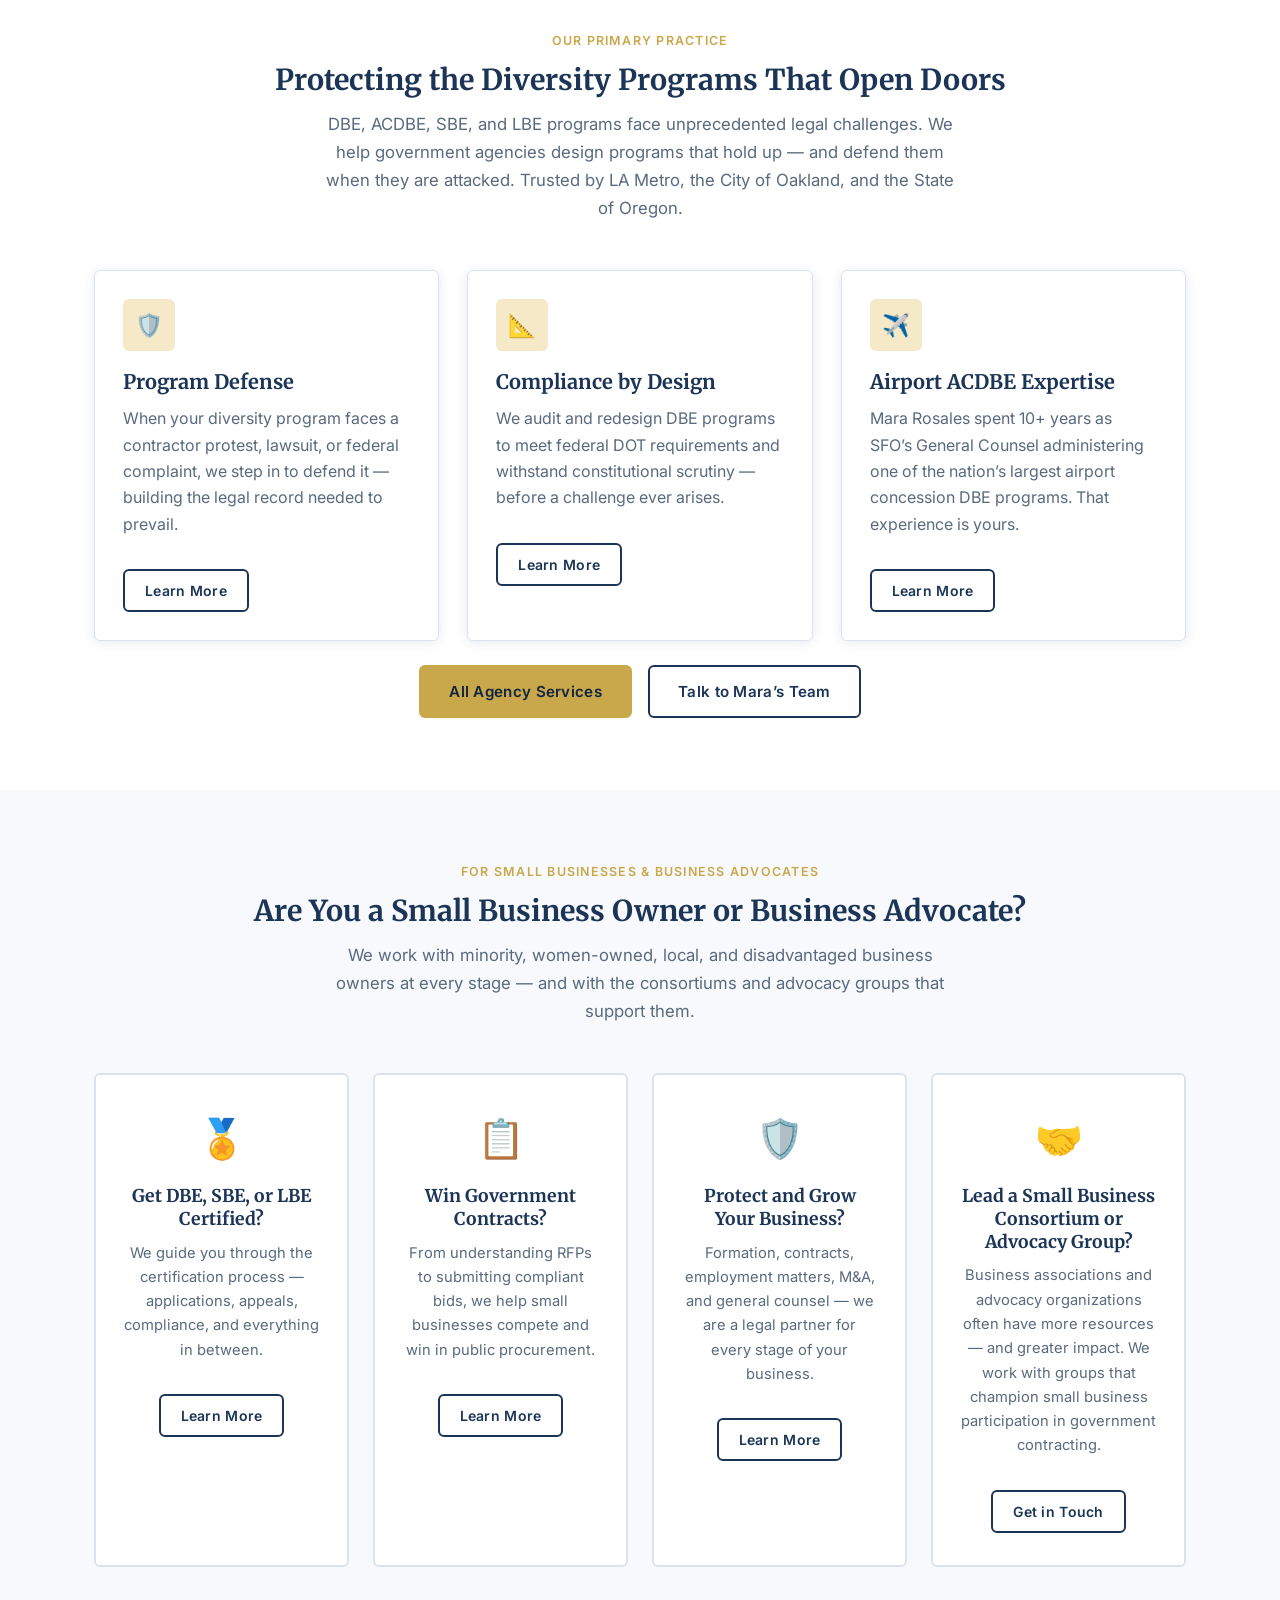
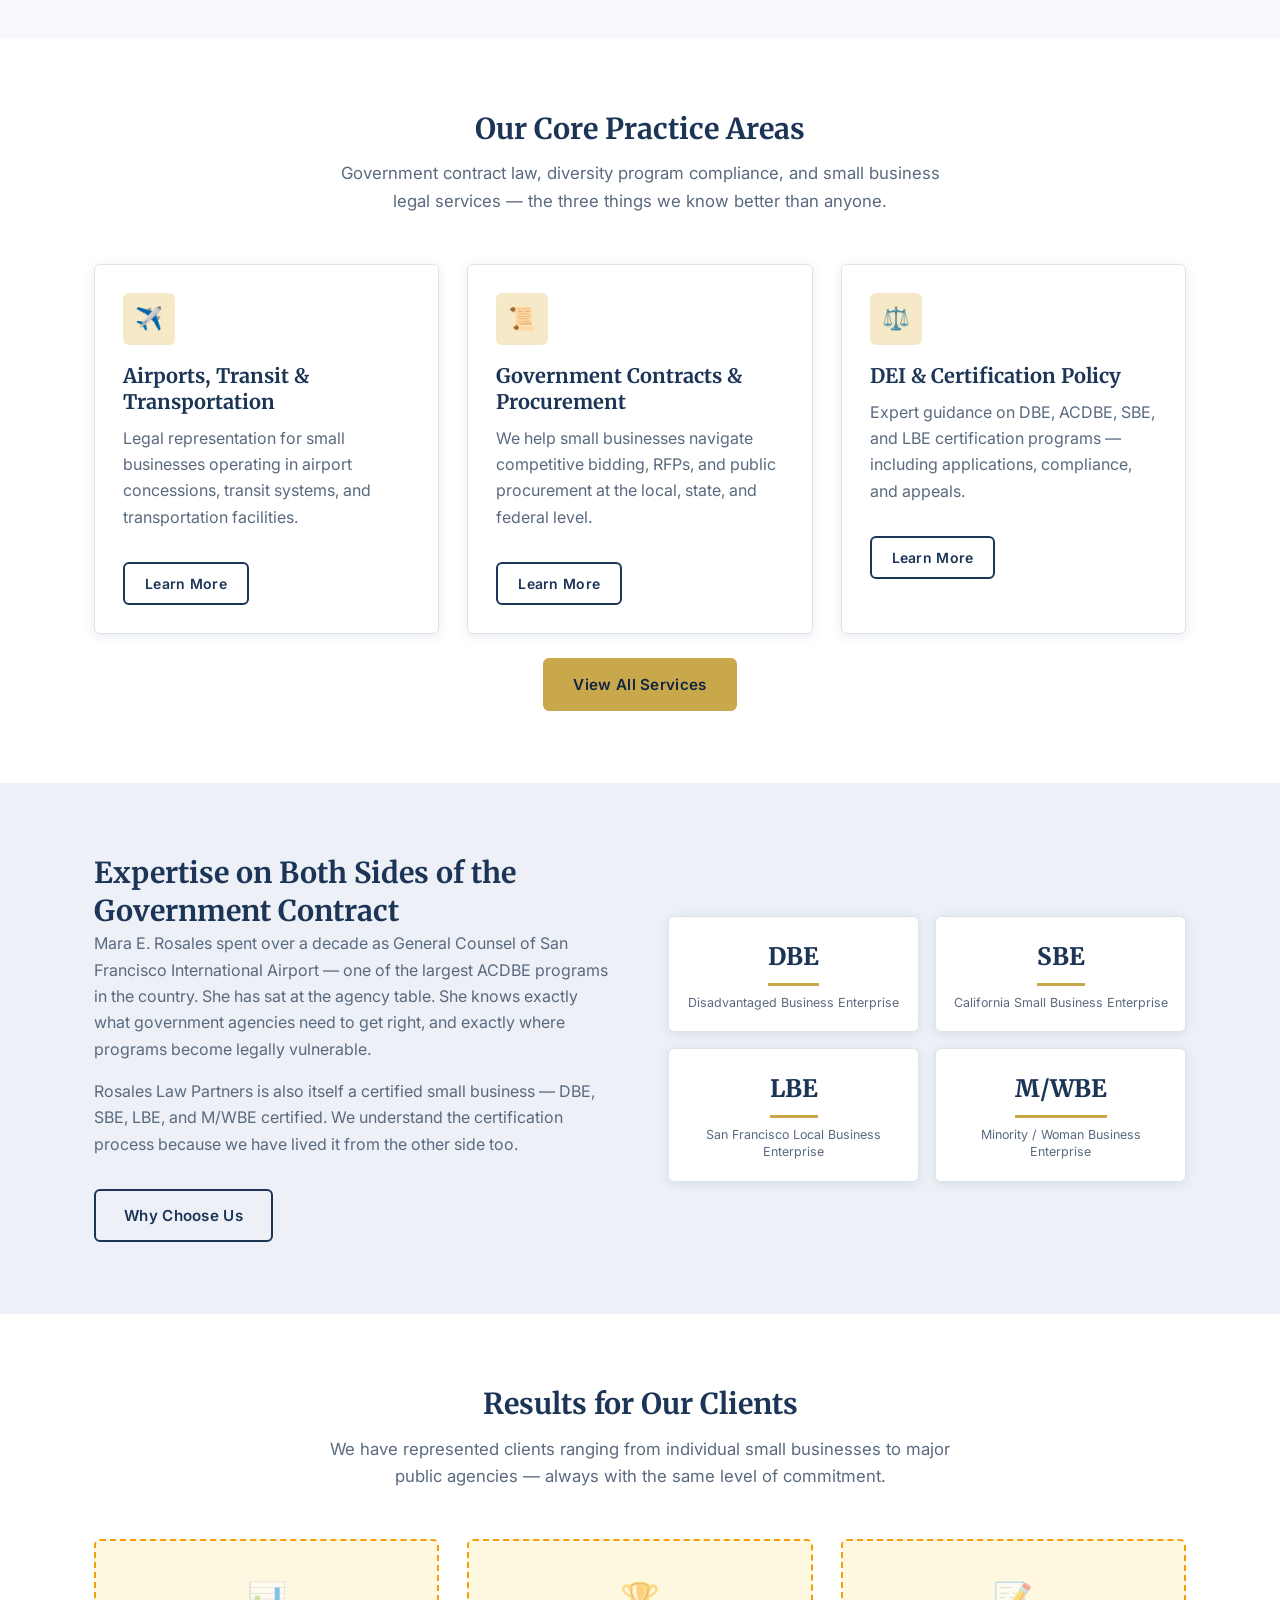
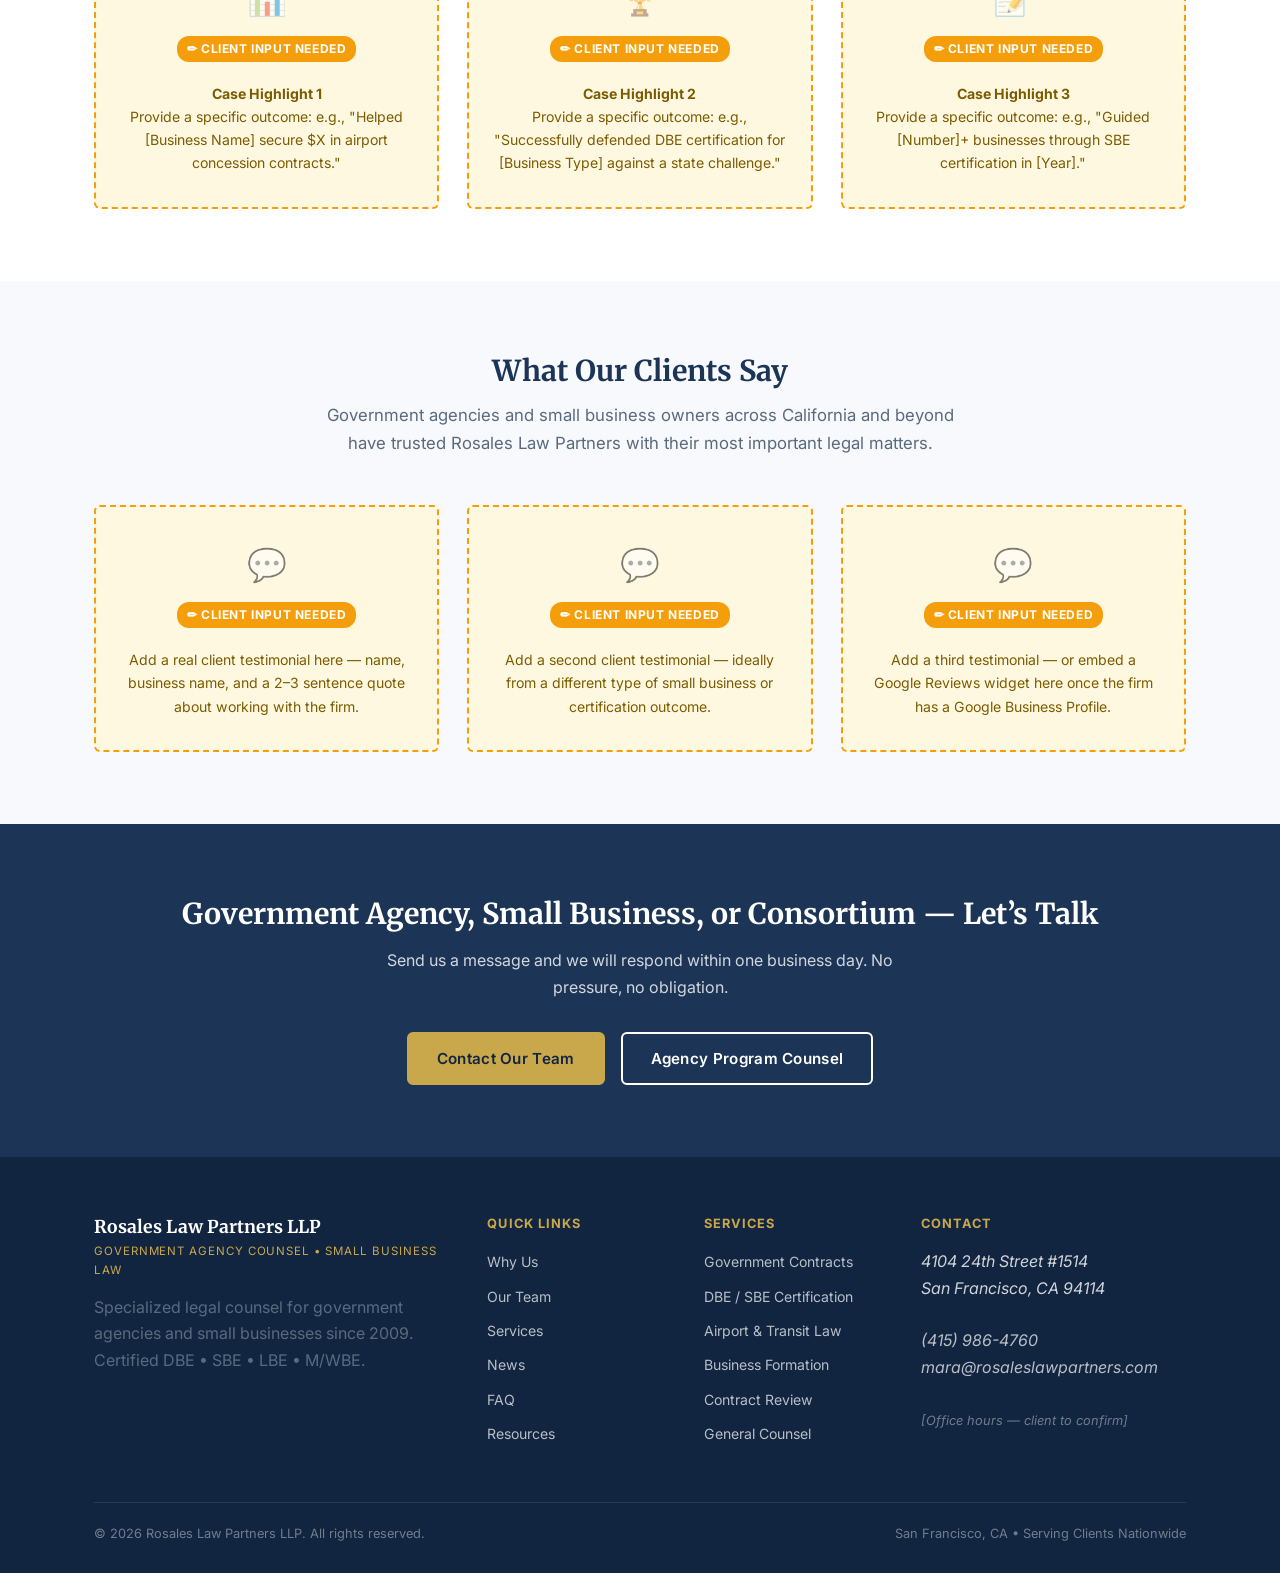
==== commit 5de3b4ba: "Add consortium track, client feedback updates, and responsive alignment fix - New page: for-consorti" ====
--- a/index.html
+++ b/index.html
@@ -45,6 +45,7 @@
     <div class="hero-btns">
       <a href="for-agencies.html" class="btn btn-primary">Government Agency Counsel</a>
       <a href="areas-of-practice.html" class="btn btn-outline">Small Business Services</a>
+      <a href="for-consortiums.html" class="btn btn-outline">Consortiums &amp; Advocacy Groups</a>
     </div>
   </div>
 </section>
@@ -58,8 +59,8 @@
         <div class="stat-label">Year Founded</div>
       </div>
       <div class="stat-item">
-        <div class="stat-number">17+</div>
-        <div class="stat-label">Years in Government Contract &amp; Public Law</div>
+        <div class="stat-number">120+</div>
+        <div class="stat-label">Years of Combined Attorney Experience</div>
       </div>
       <div class="stat-item">
         <div class="stat-number">4</div>
@@ -76,21 +77,28 @@
 <!-- WHO DO WE SERVE — DUAL AUDIENCE SPLIT -->
 <section class="section-audience-split">
   <div class="container">
-    <p class="audience-split-eyebrow">Two Distinct Clients. One Focused Firm.</p>
+    <p class="audience-split-eyebrow">Three Distinct Clients. One Focused Firm.</p>
     <h2 class="audience-split-headline">Who Are You Here For?</h2>
     <div class="audience-split-grid">
       <a href="for-agencies.html" class="audience-track audience-track-agency">
         <div class="audience-track-icon">🏛️</div>
         <h2>I Represent a Government Agency</h2>
         <p>Design legally defensible DBE and ACDBE programs. Defend them when they are challenged. Led by Mara Rosales &mdash; former General Counsel, San Francisco International Airport.</p>
-        <span class="btn btn-primary mt-16">Agency Legal Counsel &rarr;</span>
+        <span class="btn btn-primary mt-16">Agency Counsel &rarr;</span>
       </a>
       <div class="audience-split-or">or</div>
       <a href="areas-of-practice.html" class="audience-track audience-track-biz">
         <div class="audience-track-icon">🏅</div>
         <h2>I Own a Small Business</h2>
         <p>Get DBE, SBE, or LBE certified. Win government contracts. Protect and grow what you have built &mdash; with attorneys who specialize in exactly this.</p>
-        <span class="btn btn-outline-navy mt-16">Small Business Services &rarr;</span>
+        <span class="btn btn-outline-navy mt-16">Business Services &rarr;</span>
+      </a>
+      <div class="audience-split-or">or</div>
+      <a href="for-consortiums.html" class="audience-track audience-track-consortium">
+        <div class="audience-track-icon">🤝</div>
+        <h2>I Lead a Consortium or Advocacy Group</h2>
+        <p>Multiply your impact. We help business associations, chambers of commerce, and advocacy organizations champion small business participation in government contracting.</p>
+        <span class="btn btn-outline-navy mt-16">Consortium Counsel &rarr;</span>
       </a>
     </div>
   </div>
@@ -133,10 +141,10 @@
 <!-- FOR SMALL BUSINESS OWNERS — SECONDARY TRACK -->
 <section class="section section-light">
   <div class="container">
-    <span class="eyebrow-text" style="display:block; text-align:center;">For Small Businesses</span>
-    <h2 class="section-title">Are You a Small Business Owner Trying To&hellip;</h2>
-    <p class="section-sub">We work with minority, women-owned, local, and disadvantaged business owners at every stage. Find your situation below.</p>
-    <div class="grid-3">
+    <span class="eyebrow-text" style="display:block; text-align:center;">For Small Businesses &amp; Business Advocates</span>
+    <h2 class="section-title">Are You a Small Business Owner or Business Advocate?</h2>
+    <p class="section-sub">We work with minority, women-owned, local, and disadvantaged business owners at every stage — and with the consortiums and advocacy groups that support them.</p>
+    <div class="grid-4">
       <div class="audience-box">
         <div class="audience-icon">🏅</div>
         <h3>Get DBE, SBE, or LBE Certified?</h3>
@@ -152,8 +160,14 @@
       <div class="audience-box">
         <div class="audience-icon">🛡️</div>
         <h3>Protect and Grow Your Business?</h3>
-        <p>Formation, contracts, employment matters, and general counsel — we are a legal partner for every stage of your business.</p>
+        <p>Formation, contracts, employment matters, M&amp;A, and general counsel — we are a legal partner for every stage of your business.</p>
         <a href="areas-of-practice.html#general" class="btn btn-outline-navy btn-sm mt-16">Learn More</a>
+      </div>
+      <div class="audience-box">
+        <div class="audience-icon">🤝</div>
+        <h3>Lead a Small Business Consortium or Advocacy Group?</h3>
+        <p>Business associations and advocacy organizations often have more resources — and greater impact. We work with groups that champion small business participation in government contracting.</p>
+        <a href="contact.html" class="btn btn-outline-navy btn-sm mt-16">Get in Touch</a>
       </div>
     </div>
   </div>
@@ -265,11 +279,11 @@
 <!-- FINAL CTA -->
 <section class="section section-navy">
   <div class="container text-center">
-    <h2 style="color:#fff;">Government Agency or Small Business — Let&rsquo;s Talk</h2>
-    <p style="color:rgba(255,255,255,.8); max-width:540px; margin:14px auto 32px;">Schedule a confidential consultation with our team. We respond within one business day.</p>
-    <a href="for-agencies.html" class="btn btn-primary">Agency Program Counsel</a>
+    <h2 style="color:#fff;">Government Agency, Small Business, or Consortium &mdash; Let&rsquo;s Talk</h2>
+    <p style="color:rgba(255,255,255,.8); max-width:540px; margin:14px auto 32px;">Send us a message and we will respond within one business day. No pressure, no obligation.</p>
+    <a href="contact.html" class="btn btn-primary">Contact Our Team</a>
     &nbsp;&nbsp;
-    <a href="contact.html" class="btn btn-outline">Contact Us</a>
+    <a href="for-agencies.html" class="btn btn-outline">Agency Program Counsel</a>
   </div>
 </section>
 
@@ -329,7 +343,7 @@
   <button class="popup-close" id="popupClose" aria-label="Close">&times;</button>
   <p class="popup-eyebrow">Welcome</p>
   <h2>How Can We Help You?</h2>
-  <p class="popup-sub">We serve government agencies and small businesses. Tell us who you are to see the most relevant information.</p>
+  <p class="popup-sub">We serve three distinct audiences. Tell us who you are to see the most relevant information.</p>
   <div class="popup-choices">
     <a href="for-agencies.html" class="popup-choice popup-choice-agency">
       <div class="popup-choice-icon">🏛️</div>
@@ -339,7 +353,12 @@
     <a href="areas-of-practice.html" class="popup-choice popup-choice-biz">
       <div class="popup-choice-icon">🏅</div>
       <div class="popup-choice-title">I Own a Small Business</div>
-      <div class="popup-choice-desc">Certifications, government contracts, formation &amp; general counsel</div>
+      <div class="popup-choice-desc">Certifications, government contracts, M&amp;A &amp; general counsel</div>
+    </a>
+    <a href="for-consortiums.html" class="popup-choice popup-choice-biz">
+      <div class="popup-choice-icon">🤝</div>
+      <div class="popup-choice-title">I Lead a Consortium or Advocacy Group</div>
+      <div class="popup-choice-desc">Organizational counsel, DBE advocacy &amp; member support</div>
     </a>
   </div>
   <button class="popup-skip" id="popupSkip">Skip &mdash; just browse the site</button>
--- a/css/styles.css
+++ b/css/styles.css
@@ -706,13 +706,14 @@
   color: var(--navy);
 }
 .audience-split-grid {
-  display: grid;
-  grid-template-columns: 1fr auto 1fr;
+  display: flex;
   align-items: stretch;
-  max-width: 880px;
+  max-width: 1140px;
   margin: 0 auto;
 }
 .audience-track {
+  flex: 1 1 0;
+  min-width: 0;
   background: var(--white);
   border: 2px solid var(--border);
   border-radius: 12px;
@@ -730,14 +731,15 @@
 .audience-track-biz:hover { border-color: var(--navy); }
 .audience-track-agency { border-color: rgba(201,168,76,.3); }
 .audience-track-agency:hover { border-color: var(--gold); box-shadow: 0 8px 32px rgba(201,168,76,.18); }
+.audience-track-consortium:hover { border-color: var(--navy-light); box-shadow: 0 8px 32px rgba(46,95,163,.18); }
 .audience-track-icon { font-size: 2.6rem; margin-bottom: 16px; }
 .audience-track h2 { font-size: 1.35rem; margin-bottom: 12px; color: var(--navy); }
 .audience-track p { font-size: .93rem; color: var(--text-light); flex: 1; margin-bottom: 0; }
 .audience-split-or {
+  flex: 0 0 68px;
   display: flex;
   align-items: center;
   justify-content: center;
-  padding: 0 24px;
   font-size: .82rem;
   font-weight: 700;
   color: var(--text-light);
@@ -893,7 +895,7 @@
   border-radius: 14px;
   box-shadow: 0 24px 64px rgba(0,0,0,.28);
   padding: 48px 44px 40px;
-  max-width: 560px;
+  max-width: 780px;
   width: calc(100% - 40px);
   z-index: 901;
   opacity: 0;
@@ -937,8 +939,8 @@
 }
 .popup-choices {
   display: grid;
-  grid-template-columns: 1fr 1fr;
-  gap: 16px;
+  grid-template-columns: 1fr 1fr 1fr;
+  gap: 14px;
   margin-bottom: 20px;
 }
 .popup-choice {
@@ -985,6 +987,11 @@
 .popup-skip:hover { color: var(--text); }
 
 /* --- Responsive ------------------------------------------- */
+@media (max-width: 1060px) {
+  .audience-split-grid { flex-direction: column; }
+  .audience-split-or { flex: 0 0 auto; padding: 8px 0; justify-content: center; }
+  .audience-track { flex: none; }
+}
 @media (max-width: 900px) {
   h1 { font-size: 1.9rem; }
   h2 { font-size: 1.5rem; }
@@ -992,11 +999,8 @@
   .grid-3, .grid-4 { grid-template-columns: 1fr 1fr; }
   .footer-grid { grid-template-columns: 1fr 1fr; }
   .hero-btns { flex-direction: column; align-items: flex-start; }
-  .audience-split-grid { grid-template-columns: 1fr; }
-  .audience-split-or { padding: 16px 0; }
-  .audience-track { align-items: flex-start; }
   .agency-hero h1 { font-size: 2rem; }
-  .popup-choices { grid-template-columns: 1fr 1fr; }
+  .popup-choices { grid-template-columns: 1fr 1fr 1fr; }
 }
 @media (max-width: 640px) {
   .container { padding: 0 16px; }
